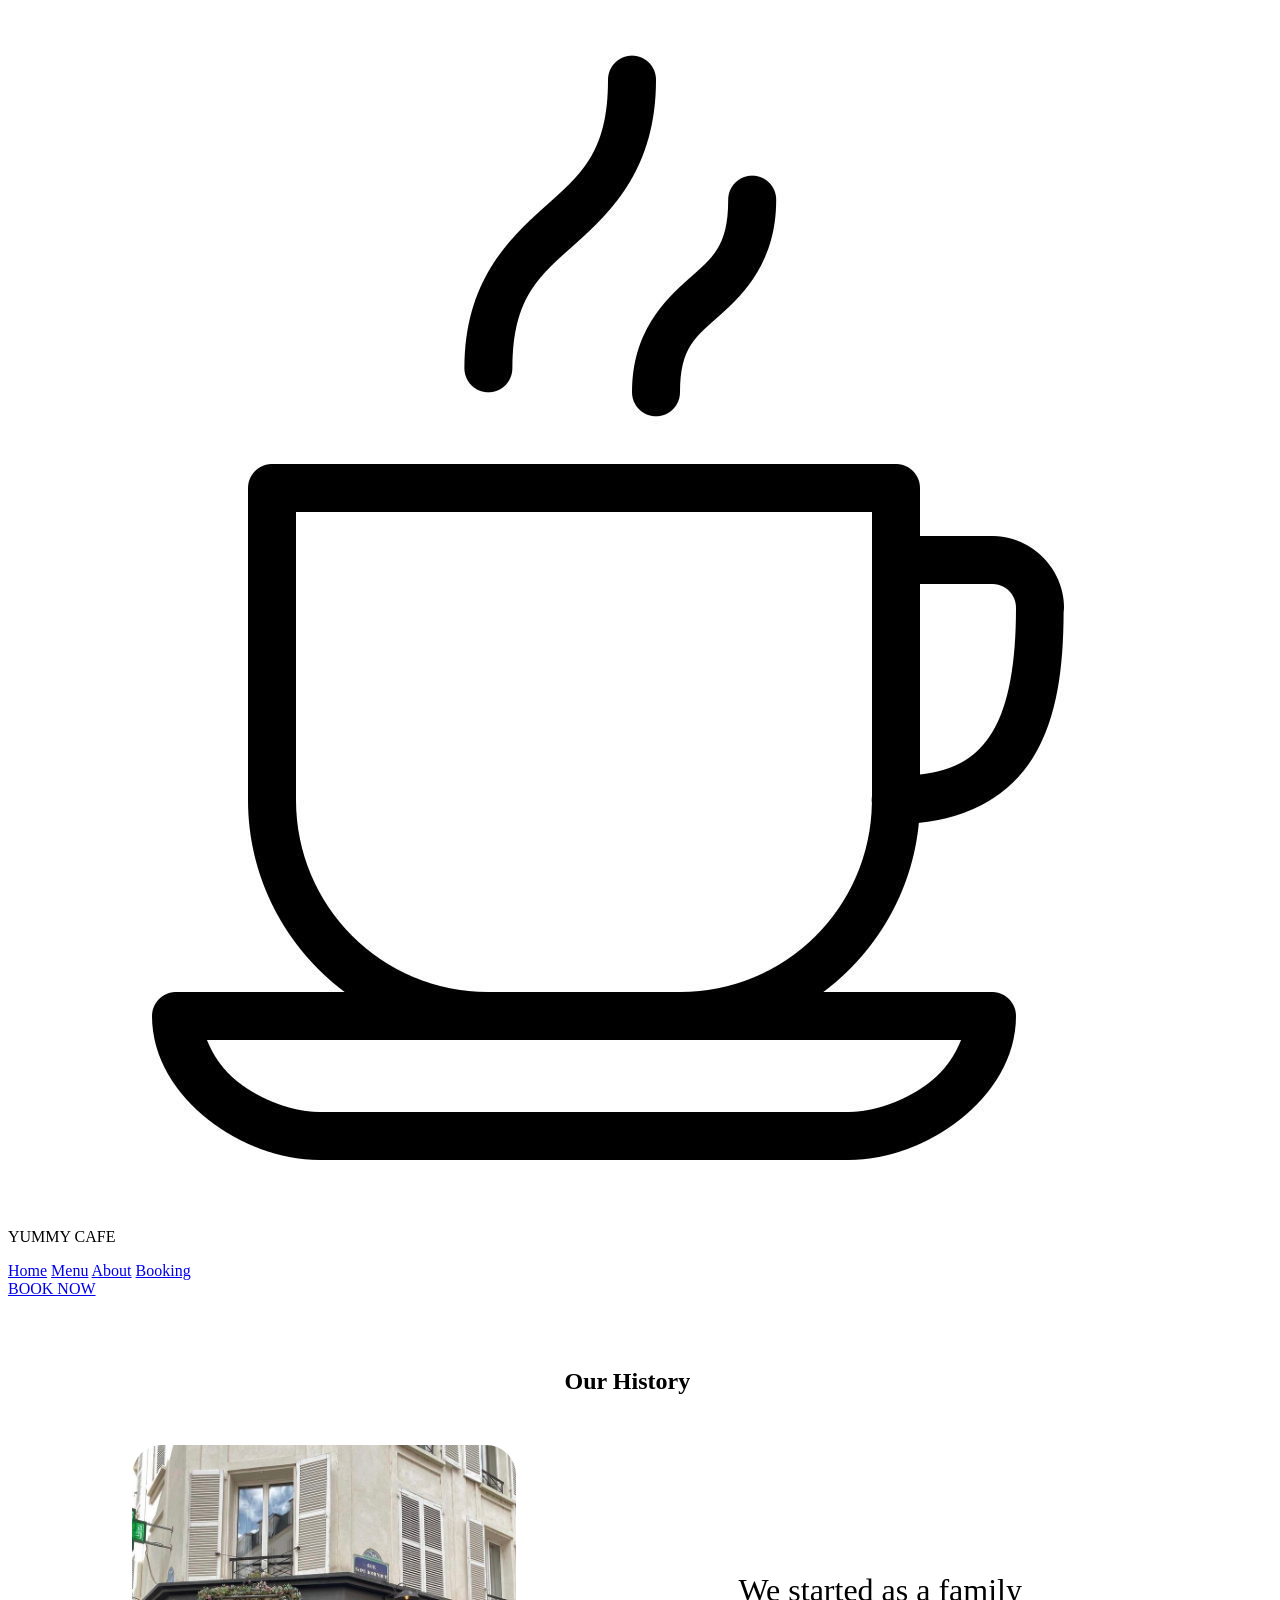
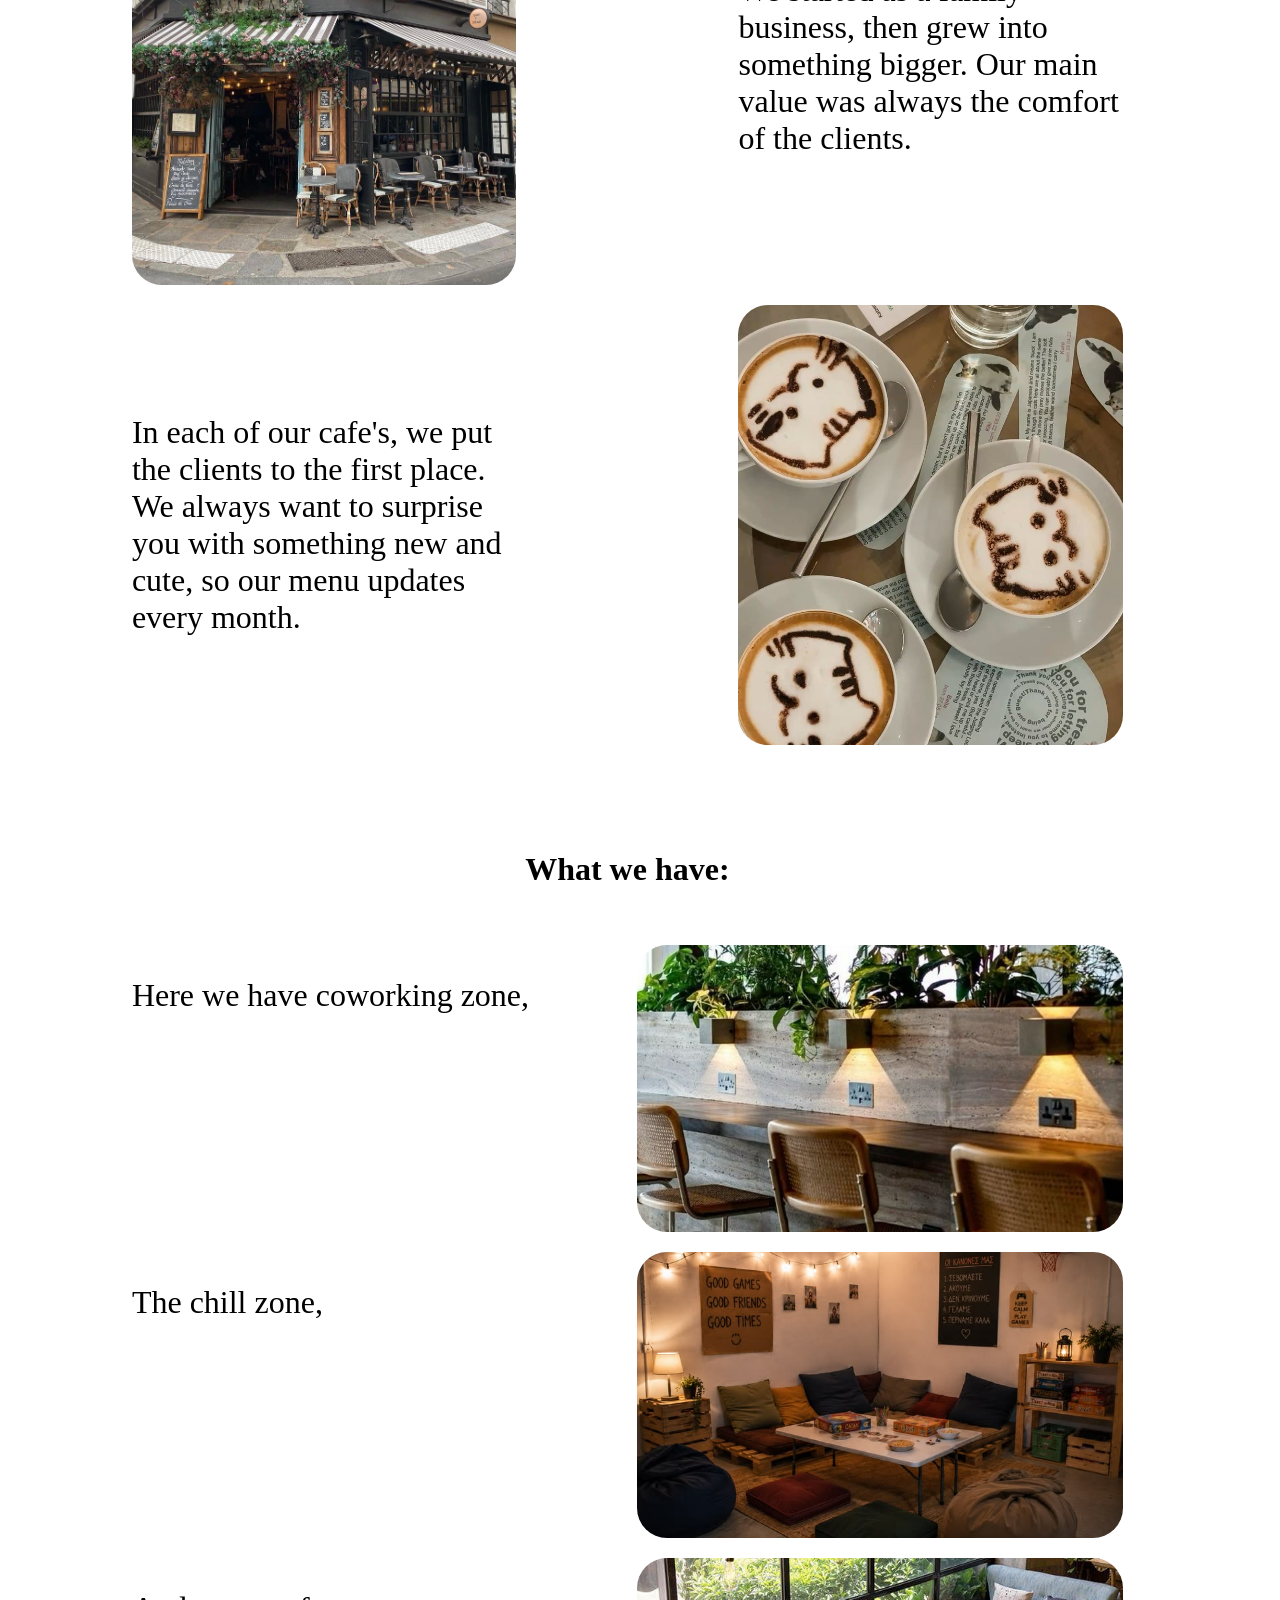
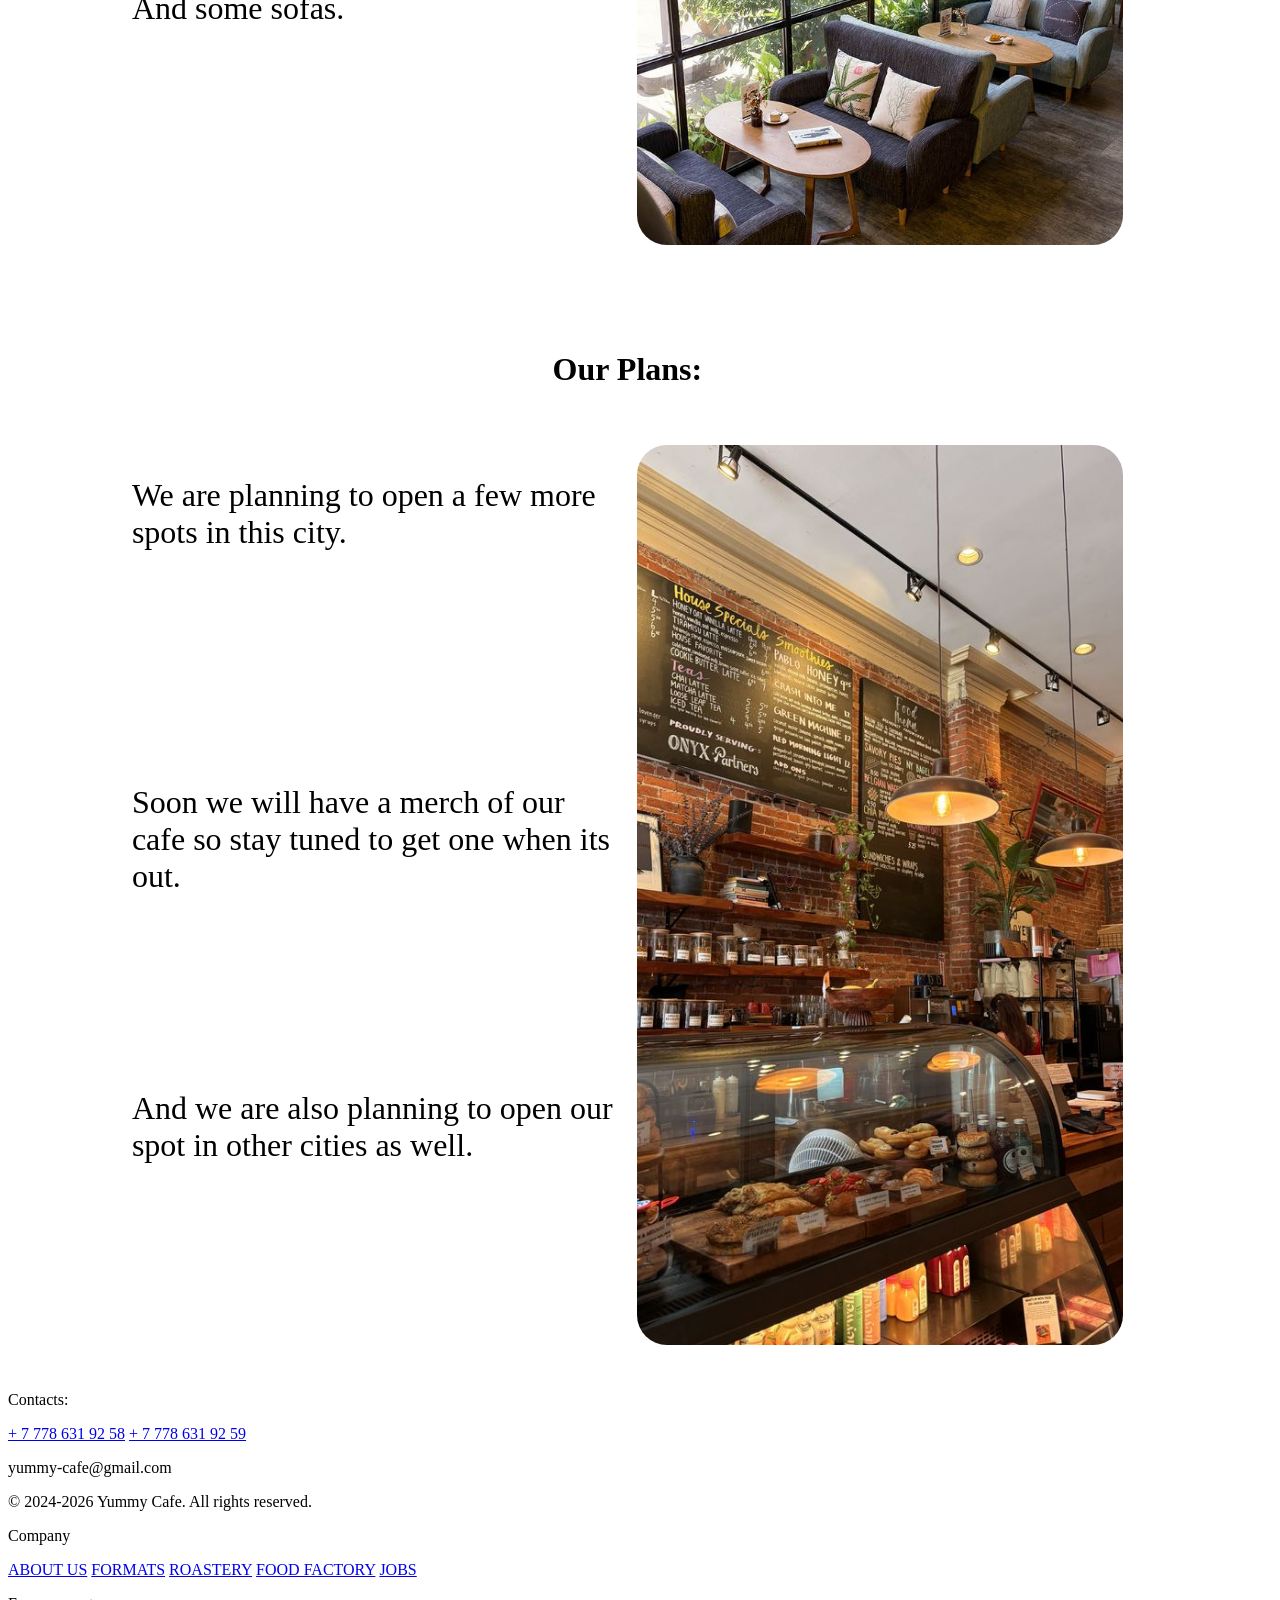
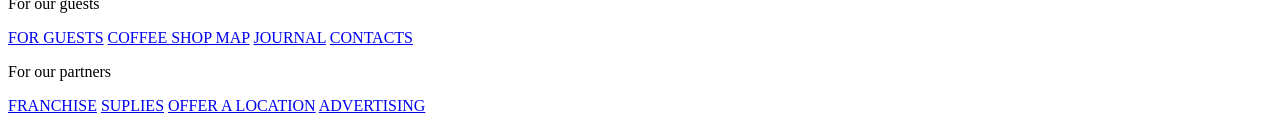
==== about.html @ 1b96b732 "Assignment 3" ====
<!doctype html>
<html lang="en">
	<head>
		<meta charset="UTF-8" />
		<meta name="viewport" content="width=device-width, initial-scale=1.0" />
		<title>About / Yummy Cafe</title>
		<link rel="preconnect" href="https://fonts.googleapis.com">
        <link rel="preconnect" href="https://fonts.gstatic.com" crossorigin>
        <link href="https://fonts.googleapis.com/css2?family=Bebas+Neue&family=Montserrat:ital,wght@0,100..900;1,100..900&family=Open+Sans:ital,wght@0,300..800;1,300..800&family=Rajdhani:wght@300;400;500;600;700&display=swap" rel="stylesheet">
		<link rel="manifest" href="images/favicons/site.webmanifest" />
		<link rel="stylesheet" href="css/fonts.css" />
		<link rel="stylesheet" href="css/style.css" />
		<link rel="stylesheet" href="css/about.css" />
	</head>
	<body>
		<header>
			<div class="header-icon">
                <img src="images/icon-image.jpg" alt="cafe-icon">
                <p>YUMMY CAFE</p>
            </div>
			<nav>
				<a href="index.html">Home</a>
                <a href="menu.html">Menu</a>
                <a href="about.html">About</a>
                <a href="booking.html">Booking</a>
			</nav>
            <div class="book-now">
                <a href="booking.html">BOOK NOW</a>
            </div>
		</header>
		<main>

			<section class="history">
                <h1>Our History</h1>
                <div class="history-grid">
                    <div class="history-grid-1">
                        <img src="images/about/about-img1.jpg" alt="cafe exterior">
                    </div>
                    <div class="history-grid-2">
                        <p>We started as a family business, then grew into something bigger. Our main value was always the comfort of the clients.</p>
                    </div>
                    <div class="history-grid-3">
                        <p>In each of our cafe's, we put the clients to the first place. We always want to surprise you with something new and cute, so our menu updates every month. </p>
                    </div>
                    <div class="history-grid-4">
                        <img src="images/about/about-img3.jpg" alt="cafe inside">
                    </div>
                </div>
            </section>
			<section class="gallery">
                <h2>What we have:</h2>
                <div class="gallery-grid">
                    <div class="gallery-grid-1">
                        <p>Here we have coworking zone,</p>
                    </div>
                    <div class="gallery-grid-2">
                        <img src="images/about/about-img-5.jpg" alt="coworking zone">
                    </div>
                    <div class="gallery-grid-3">
                        <p>The chill zone,</p>
                    </div>
                    <div class="gallery-grid-4">
                        <img src="images/about/about-img-6.jpg" alt="chill-zone">
                    </div>
                    <div class="gallery-grid-5">
                        <p>And some sofas.</p>
                    </div>
                    <div class="gallery-grid-6">
                        <img src="images/about/about-img-7.jpg" alt="sofas">
                    </div>
                </div>
                
            </section>
			<section class="plans">
                <h2>Our Plans:</h2>
                <div class="plans-grid">
                    <div class="plans-grid-1">
                        <p>We are planning to open a few more spots in this city.</p>
                    </div>
                    <div class="plans-grid-2">
                        <p>Soon we will have a merch of our cafe so stay tuned to get one when its out.</p>
                    </div>
                    <div class="plans-grid-3">
                        <p>And we are also planning to open our spot in other cities as well.</p>
                    </div>
                    <div class="plans-grid-4">
                        <img src="images/about/about-img-4.jpg" alt="">
                    </div>
                </div>
            </section>
		</main>
		<footer>
			<div class="footer-contacts">
                <p>Contacts:</p>
                <a href="tel:+77786319258">+ 7 778 631 92 58</a>
                <a href="tel:+77786319258">+ 7 778 631 92 59</a>
                <p id="yummy-cafe">yummy-cafe@gmail.com</p>
                <p id="rights">© 2024-2026 Yummy Cafe. All rights reserved.</p>
            </div>
            <div class="footer-container">
                <div class="footer-links">
                    <p>Company</p>
                    <a href="http://" target="_blank" rel="noopener noreferrer">ABOUT US</a>
                    <a href="http://" target="_blank" rel="noopener noreferrer">FORMATS</a>
                    <a href="http://" target="_blank" rel="noopener noreferrer">ROASTERY</a>
                    <a href="http://" target="_blank" rel="noopener noreferrer">FOOD FACTORY</a>
                    <a href="http://" target="_blank" rel="noopener noreferrer">JOBS</a>
                </div>
                <div class="footer-links">
                    <p>For our guests</p>
                    <a href="http://" target="_blank" rel="noopener noreferrer">FOR GUESTS</a>
                    <a href="http://" target="_blank" rel="noopener noreferrer">COFFEE SHOP MAP</a>
                    <a href="http://" target="_blank" rel="noopener noreferrer">JOURNAL</a>
                    <a href="http://" target="_blank" rel="noopener noreferrer">CONTACTS</a>
                </div>
                <div class="footer-links">
                    <p>For our partners</p>
                    <a href="http://" target="_blank" rel="noopener noreferrer">FRANCHISE</a>
                    <a href="http://" target="_blank" rel="noopener noreferrer">SUPLIES</a>
                    <a href="http://" target="_blank" rel="noopener noreferrer">OFFER A LOCATION</a>
                    <a href="http://" target="_blank" rel="noopener noreferrer">ADVERTISING</a>
                </div>
            </div>
		</footer>
	</body>
</html>
---- css/about.css ----
h2 {
    font-size: 2em;
}

.history,
.gallery,
.plans {
    margin-top: 20px;
    width: 98%;
    display: flex;
    flex-direction: column;
    align-items: center;
    background-color: #fff;
    border-radius: 30px;
    height: auto;
    padding: 30px 0;
}

.history-grid {
    display: grid;
    grid-template-columns: repeat(5, 1fr);
    grid-template-rows: repeat(2, 1fr);
    height: 900px;
    width: 80%;
    gap: 20px;
    margin-top: 30px;
}

.history-grid p {
    font-size: 2em;
}

.history-grid-1 {
    grid-column: 1 / 3;
    grid-row: 1 / 2;
}

.history-grid-2 {
    grid-column: 4 / 6;
    grid-row: 1 / 2;
    display: flex;
    flex-direction: column;
    justify-content: center;
}

.history-grid-3 {
    grid-column: 1 / 3;
    grid-row: 2 / 3;
    display: flex;
    flex-direction: column;
    justify-content: center;
}

.history-grid-4 {
    grid-column: 4 / 6;
    grid-row: 2 / 3;
}

.history-grid-1 img,
.history-grid-4 img {
    object-fit: cover;
    width: 100%;
    height: 100%;
    border-radius: 30px;
}

.gallery-grid {
    display: grid;
    grid-template-columns: repeat(2, 1fr);
    grid-template-rows: repeat(3, 1fr);
    height: 900px;
    width: 80%;
    gap: 20px;
    margin-top: 30px;
}

.gallery-grid img {
    object-fit: cover;
    width: 100%;
    height: 100%;
    border-radius: 30px;
}

.gallery-grid p {
    font-size: 2em;
}

.gallery-grid-1 {
    grid-column: 1 / 2;
    grid-row: 1 / 2;
}

.gallery-grid-2 {
    grid-column: 2 / 3;
    grid-row: 1 / 2;
}

.gallery-grid-3 {
    grid-column: 1 / 2;
    grid-row: 2 / 3;
}

.gallery-grid-4 {
    grid-column: 2 / 3;
    grid-row: 2 / 3;
}

.gallery-grid-5 {
    grid-column: 1 / 2;
    grid-row: 3 / 4;
}

.gallery-grid-6 {
    grid-column: 2 / 3;
    grid-row: 3 / 4;
}

.plans-grid {
    display: grid;
    grid-template-columns: repeat(2, 1fr);
    grid-template-rows: repeat(3, 1fr);
    height: 900px;
    width: 80%;
    gap: 20px;
    margin-top: 30px;
}

.plans-grid p {
    font-size: 2em;
}

.plans-grid img {
    object-fit: cover;
    width: 100%;
    height: 100%;
    border-radius: 30px;
}

.plans-grid-1 {
    grid-column: 1 / 2;
    grid-row: 1 / 2;
}

.plans-grid-2 {
    grid-column: 1 / 2;
    grid-row: 2 / 3;
}

.plans-grid-3 {
    grid-column: 1 / 2;
    grid-row: 3 / 4;
}

.plans-grid-4 {
    grid-column: 2 / 3;
    grid-row: 1 / 4;
}

.history-grid-1,
.history-grid-2,
.history-grid-3,
.history-grid-4,
.gallery-grid-1,
.gallery-grid-2,
.gallery-grid-3,
.gallery-grid-4,
.gallery-grid-5,
.gallery-grid-6,
.plans-grid-1,
.plans-grid-2,
.plans-grid-3,
.plans-grid-4 {
    min-width: 0;
    min-height: 0;
    overflow: hidden;
}
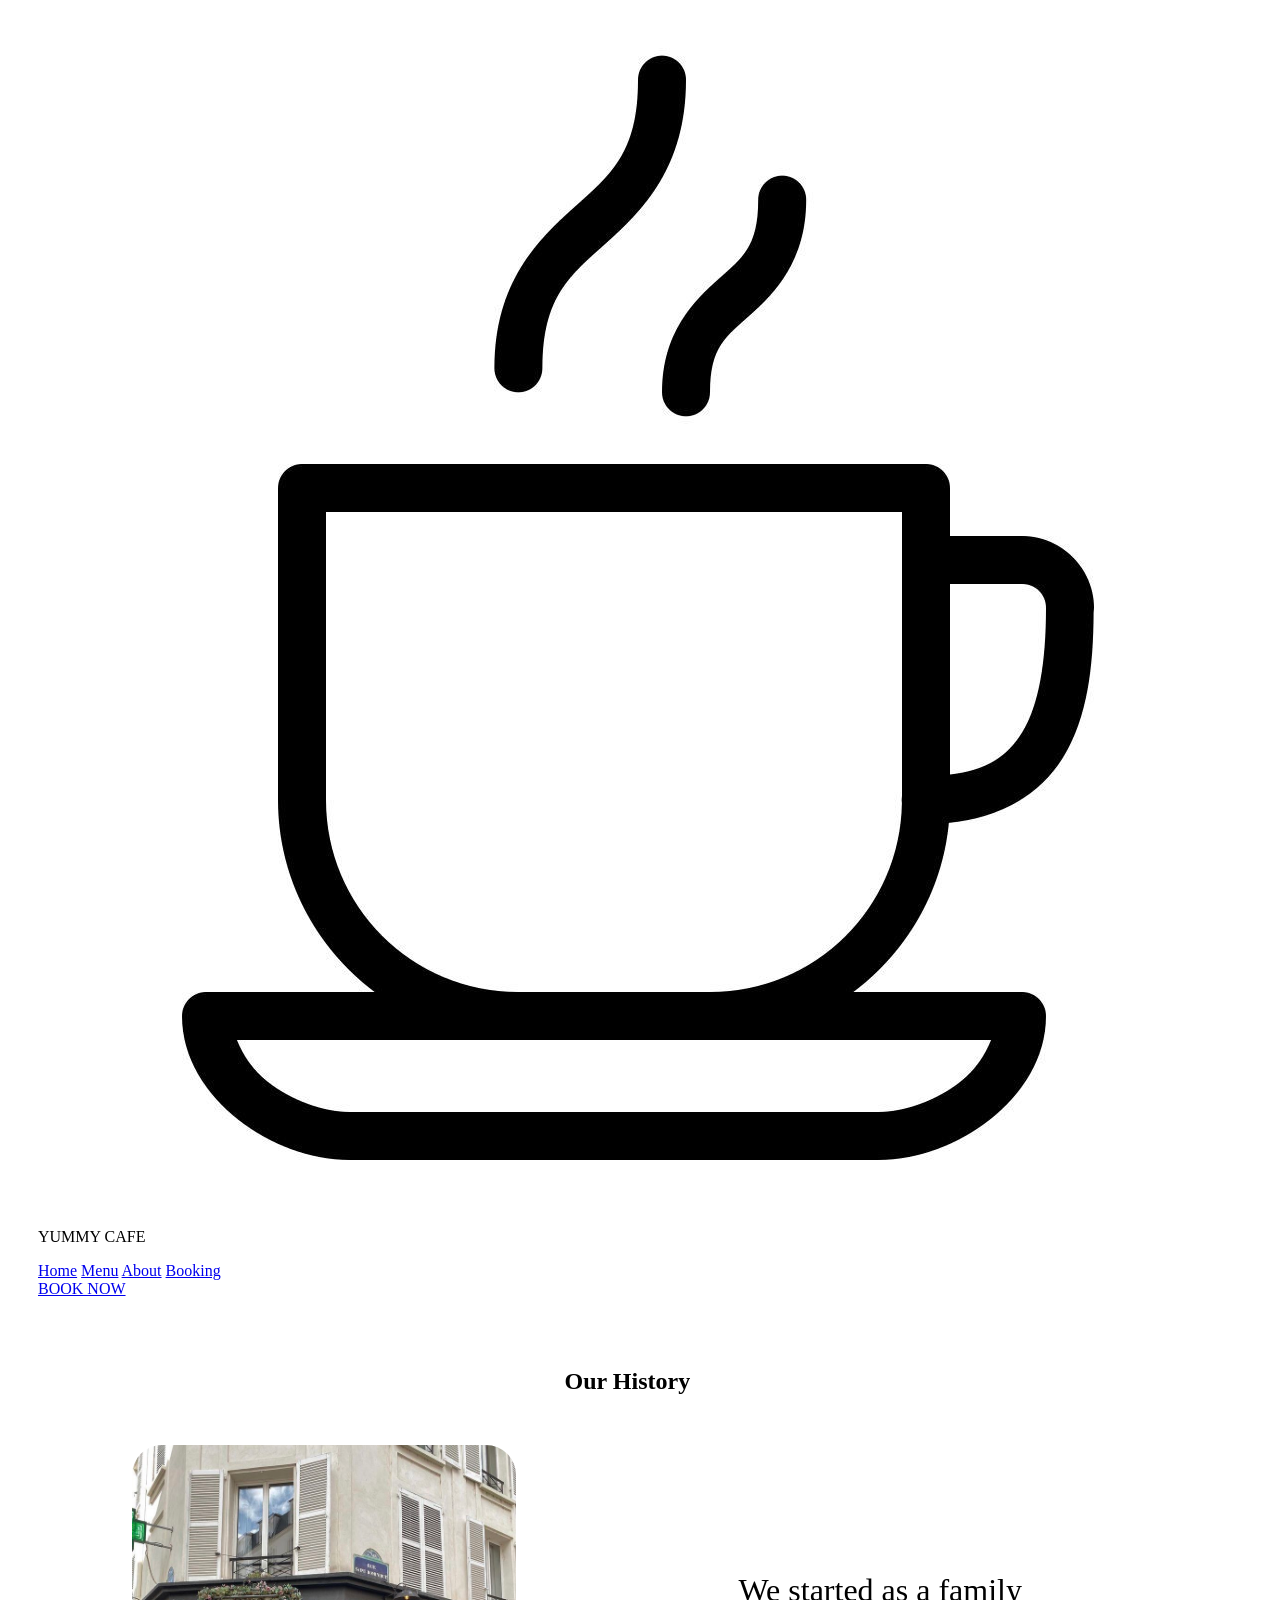
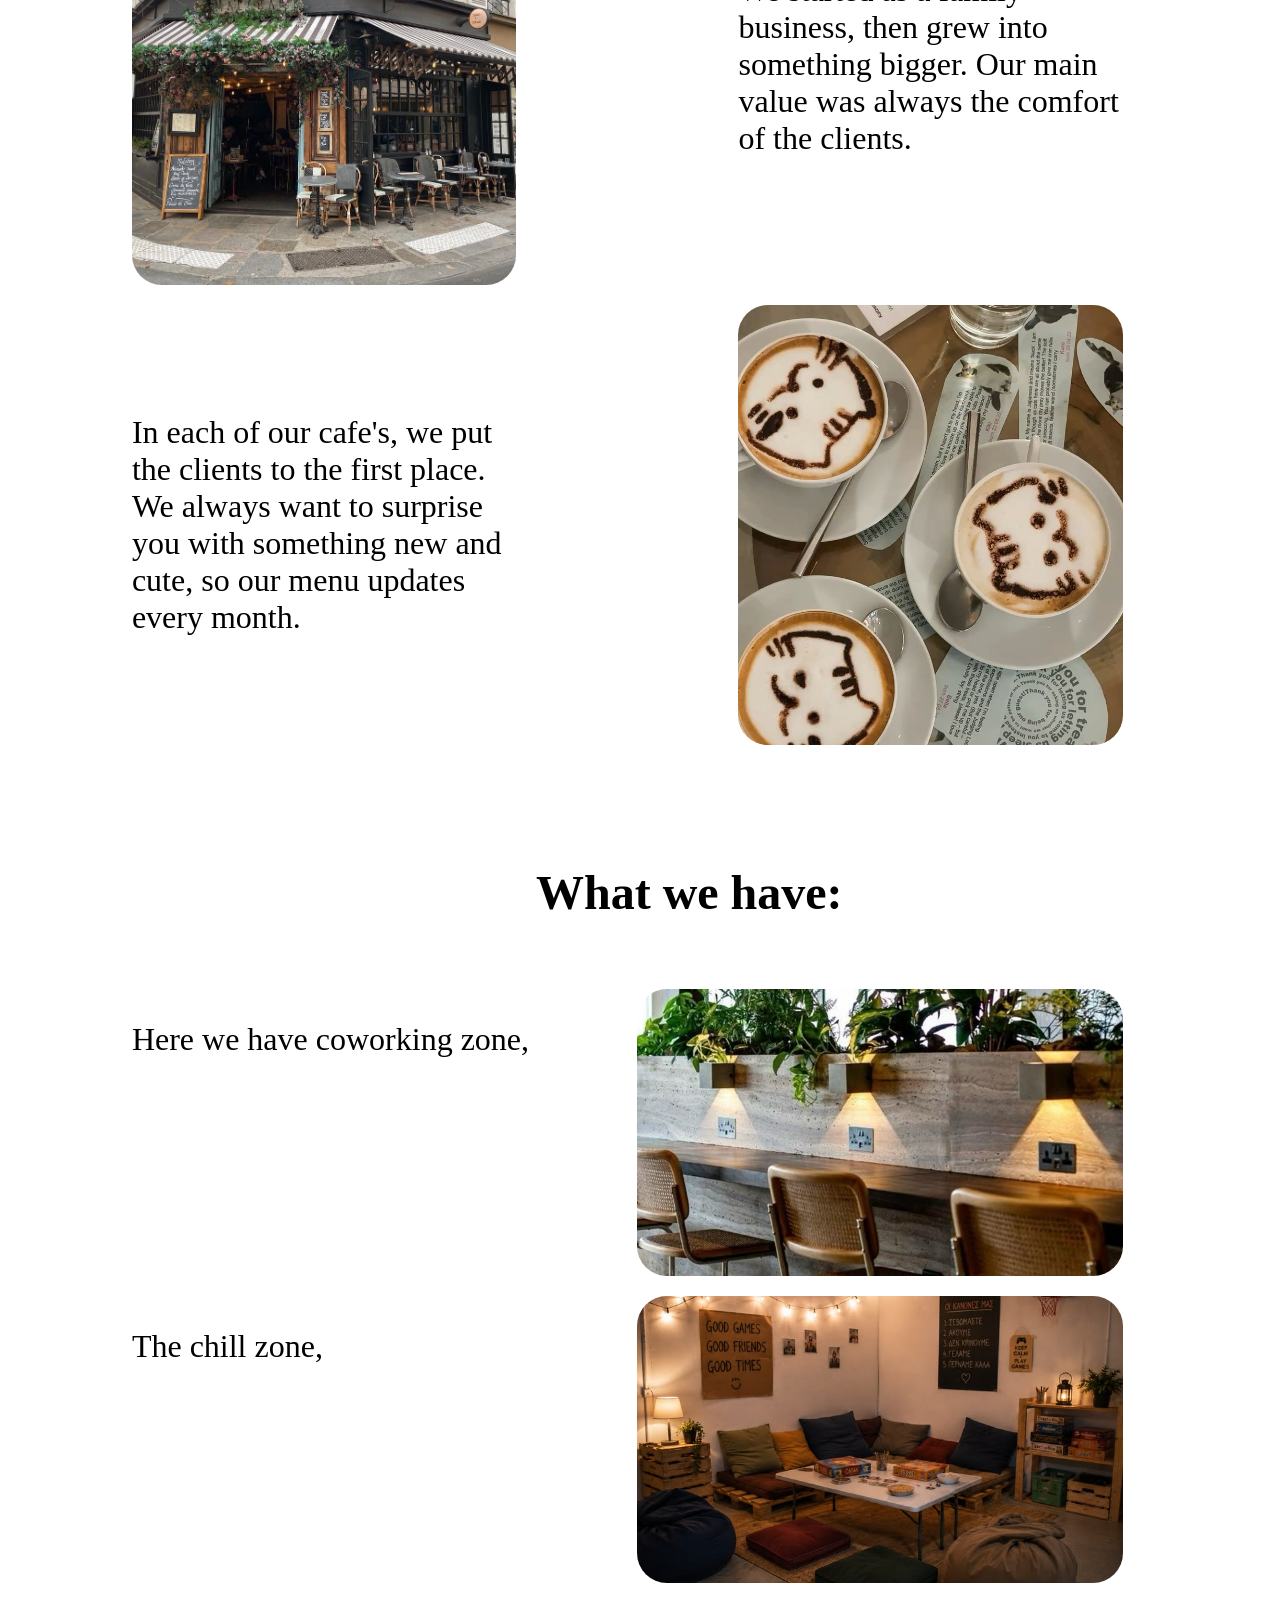
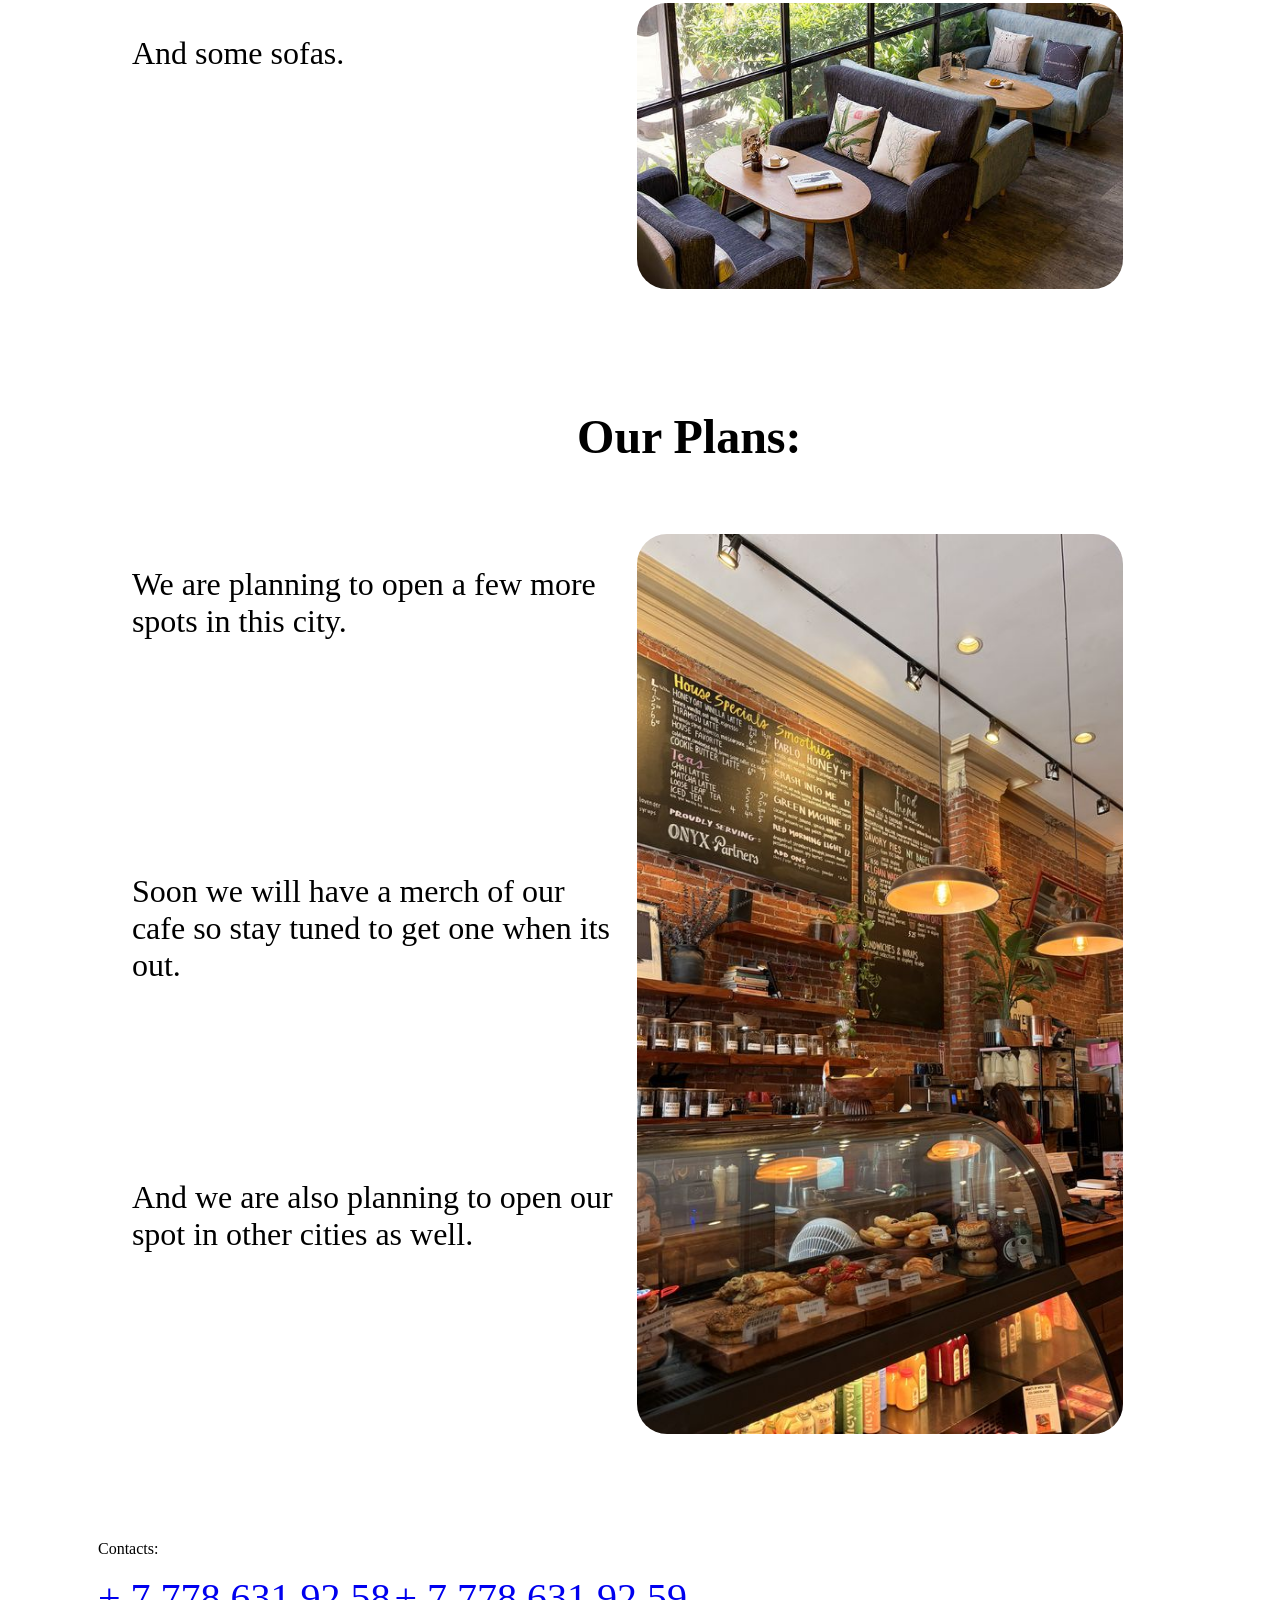
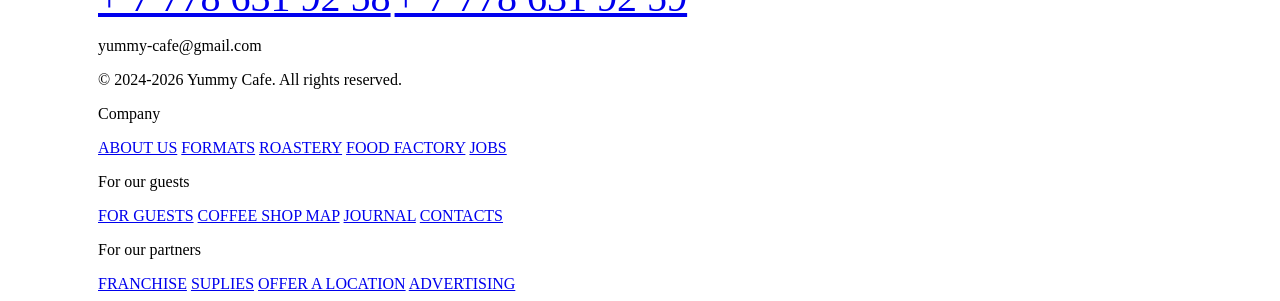
==== commit 241af691: "responsive" ====
--- a/about.html
+++ b/about.html
@@ -11,6 +11,7 @@
 		<link rel="stylesheet" href="css/fonts.css" />
 		<link rel="stylesheet" href="css/style.css" />
 		<link rel="stylesheet" href="css/about.css" />
+        <link rel="stylesheet" href="css/responsive.css" />
 	</head>
 	<body>
 		<header>
--- a/css/responsive.css
+++ b/css/responsive.css
@@ -0,0 +1,1320 @@
+/* TABLET: 768px+ */
+
+@media (min-width: 48rem) {
+
+    /* Header */
+    header {
+        width: 96%;
+        padding: 0 20px;
+    }
+
+    header > .header-icon {
+        width: auto;
+    }
+
+    header > nav {
+        gap: 20px;
+    }
+
+    header > .book-now {
+        width: auto;
+    }
+
+    /* Hero */
+    .hero-section {
+        width: 96%;
+        grid-template-columns: 1fr 1fr;
+        gap: 15px;
+    }
+
+    .hero-1 {
+        padding: 35px;
+        font-size: 1.2em;
+    }
+
+    .hero-1 img {
+        width: 220px;
+    }
+
+    .hero-1-1 {
+        gap: 15px;
+    }
+
+    .hero-1-1 p {
+        max-width: 220px;
+    }
+
+    .hero-2 {
+        padding: 8px;
+    }
+
+    /* Best sellers */
+    .section,
+    .best-sellers {
+        width: 96%;
+    }
+
+    .menu-grid {
+        width: 90%;
+        grid-template-columns: repeat(2, 1fr);
+    }
+
+    .menu-desc {
+        font-size: 1.1em;
+    }
+
+    /* Why us */
+    .why-us-grid {
+        width: 92%;
+        height: 500px;
+        gap: 15px;
+    }
+
+    /* Footer */
+    footer {
+        height: auto;
+        min-height: 300px;
+        padding: 50px 50px 40px;
+    }
+
+    .footer-contacts a {
+        font-size: 1.8em;
+    }
+
+    .footer-container {
+        gap: 30px;
+    }
+
+    .footer-links {
+        gap: 15px;
+    }
+}
+
+/* DESKTOP: 1024px+ */
+
+@media (min-width: 64rem) {
+
+    header {
+        width: 98%;
+        padding: 0 30px;
+    }
+
+    header > nav {
+        gap: 30px;
+    }
+
+    /* Hero */
+    .hero-section {
+        width: 98%;
+        grid-template-columns: 1fr 1fr;
+        gap: 20px;
+    }
+
+    .hero-1 {
+        padding: 50px;
+        font-size: 1.5em;
+    }
+
+    .hero-1 img {
+        width: 300px;
+    }
+
+    /* Best sellers */
+    .section,
+    .best-sellers {
+        width: 98%;
+    }
+
+    .menu-grid {
+        width: 80%;
+        grid-template-columns: repeat(4, 1fr);
+    }
+
+    /* Why us */
+    .why-us-grid {
+        width: 90%;
+        height: 600px;
+        gap: 20px;
+    }
+
+    /* Footer */
+    footer {
+        grid-template-columns: 1fr 1fr;
+        padding: 60px 90px 0;
+    }
+
+    .footer-contacts a {
+        font-size: 2.5em;
+    }
+}
+
+/* MOBILE: up to 767px */
+
+@media (max-width: 47.99rem) {
+
+    /* General */
+    body {
+        overflow-x: hidden;
+    }
+
+    
+    /* Header */
+
+    header {
+        width: 94%;
+        height: auto;
+        min-height: 80px;
+        margin-top: 10px;
+        padding: 15px 20px;
+
+        flex-wrap: wrap;
+        gap: 15px;
+    }
+
+    header > .header-icon {
+        width: auto;
+        flex: 1;
+    }
+
+    .header-icon > img {
+        height: 42px;
+    }
+
+    header > nav {
+        width: 100%;
+
+        display: flex;
+        flex-wrap: wrap;
+        justify-content: center;
+        gap: 8px 15px;
+
+        order: 3;
+        padding-bottom: 5px;
+    }
+
+    header > nav a {
+        padding: 8px 5px;
+        font-size: 0.9em;
+    }
+
+    header > .book-now {
+        width: auto;
+    }
+
+    .book-now > a {
+        margin-right: 0;
+        padding: 10px 14px;
+        font-size: 0.8em;
+    }
+
+    /* Hero */
+
+    .hero-section {
+        width: 94%;
+        margin-top: 15px;
+
+        display: grid;
+        grid-template-columns: 1fr;
+        gap: 15px;
+    }
+
+    .hero-article {
+        width: 100%;
+        border-radius: 20px;
+    }
+
+    .hero-1 {
+        padding: 25px 20px;
+        font-size: 1em;
+    }
+
+    .hero-1 h1 {
+        font-size: 2.2em;
+        line-height: 1.05;
+        margin: 20px 0;
+    }
+
+    .hero-1 img {
+        width: min(70vw, 250px);
+        margin-top: 15px;
+    }
+
+    .hero-1-1 {
+        flex-direction: column;
+        align-items: stretch;
+        gap: 15px;
+    }
+
+    .hero-1-1 p {
+        max-width: none;
+    }
+
+    .button-link {
+        display: block;
+        text-align: center;
+        padding: 15px;
+    }
+
+    .hero-2 {
+        padding: 8px;
+    }
+
+    .hero-2 img {
+        width: 100%;
+        height: auto;
+        max-height: none;
+        aspect-ratio: 4 / 5;
+        object-fit: cover;
+        border-radius: 15px;
+    }
+
+    /* BEST SELLERS */
+
+    .section,
+    .best-sellers {
+        width: 94%;
+        margin-top: 15px;
+        padding: 25px 15px;
+
+        height: auto;
+        border-radius: 20px;
+    }
+
+    .best-sellers h2 {
+        font-size: 2em;
+        margin: 10px 0 15px;
+    }
+
+    .menu-grid {
+        width: 100%;
+
+        grid-template-columns: 1fr;
+        gap: 15px;
+
+        margin-top: 10px;
+    }
+
+    .menu-item {
+        width: 100%;
+    }
+
+    .menu-item img {
+        width: 100%;
+        height: auto;
+        aspect-ratio: 4 / 3;
+        object-fit: cover;
+    }
+
+    .menu-desc {
+        font-size: 1em;
+        padding: 5px 10px 10px;
+    }
+
+    .menu-desc h3 {
+        line-height: normal;
+        font-size: 1.2em;
+        margin: 10px 0;
+    }
+
+    .menu-desc-1 {
+        padding: 0;
+        gap: 10px;
+    }
+
+    .menu-desc-text {
+        font-size: 0.9em;
+    }
+
+
+    /* WHY US */
+
+    .why-us {
+        width: 100%;
+        padding: 30px 15px;
+        font-size: 1em;
+    }
+
+    .why-us h2 {
+        width: 100%;
+        max-width: 500px;
+        font-size: 1.8em;
+        line-height: 1.15;
+    }
+
+    .why-us-grid {
+        width: 100%;
+        height: auto;
+
+        display: grid;
+        grid-template-columns: 1fr 1fr;
+        grid-template-rows: auto;
+
+        gap: 10px;
+        margin-top: 20px;
+    }
+
+    .grid-item-1,
+    .grid-item-2,
+    .grid-item-3,
+    .grid-item-4,
+    .grid-item-5,
+    .grid-item-6 {
+        grid-column: auto;
+        grid-row: auto;
+        min-width: 0;
+    }
+
+    .grid-item-1 {
+        grid-column: 1 / 3;
+    }
+
+    .grid-item-1 img {
+        height: 300px;
+    }
+
+    .grid-item-2 {
+        grid-column: 1 / 2;
+    }
+
+    .grid-item-2 img {
+        height: 200px;
+    }
+
+    .grid-item-3 {
+        grid-column: 2 / 3;
+    }
+
+    .grid-item-4 {
+        grid-column: 1 / 3;
+    }
+
+    .grid-item-5 {
+        grid-column: 1 / 3;
+    }
+
+    .grid-item-6 {
+        grid-column: 1 / 3;
+    }
+
+    .grid-item-6 img {
+        height: 300px;
+    }
+
+    .grid-item-text {
+        padding: 15px;
+        display: flex;
+        align-items: center;
+    }
+
+
+    /* Footer */
+
+    footer {
+        width: 100%;
+        height: auto;
+        min-height: 0;
+
+        display: flex;
+        flex-direction: column;
+
+        padding: 40px 25px 30px;
+        gap: 35px;
+
+        border-radius: 20px 20px 0 0;
+    }
+
+    .footer-contacts {
+        gap: 5px;
+    }
+
+    .footer-contacts a {
+        font-size: 1.5em;
+    }
+
+    #rights {
+        position: static;
+        margin-top: 20px;
+    }
+
+    .footer-container {
+        display: grid;
+        grid-template-columns: 1fr 1fr;
+        gap: 30px 20px;
+    }
+
+    .footer-links {
+        gap: 12px;
+        font-size: 0.9em;
+    }
+}
+
+/* SMALL PHONES: 480px and below */
+
+@media (max-width: 30rem) {
+
+    header {
+        padding: 12px 15px;
+    }
+
+    .header-icon > img {
+        height: 35px;
+    }
+
+    .header-icon p {
+        font-size: 0.9em;
+    }
+
+    .book-now > a {
+        padding: 8px 10px;
+        font-size: 0.7em;
+    }
+
+    header > nav {
+        gap: 5px 10px;
+    }
+
+    header > nav a {
+        font-size: 0.75em;
+        padding: 6px 3px;
+    }
+
+
+    /* Hero */
+    .hero-1 {
+        padding: 20px 15px;
+    }
+
+    .hero-1 h1 {
+        font-size: 1.8em;
+    }
+
+    .hero-1 img {
+        width: 200px;
+    }
+
+    .hero-1-1 p {
+        font-size: 0.9em;
+    }
+
+
+    /* Menu */
+    .best-sellers h2 {
+        font-size: 1.7em;
+    }
+
+    .menu-desc {
+        font-size: 0.9em;
+    }
+
+
+    /* Why us */
+    .why-us h2 {
+        font-size: 1.5em;
+    }
+
+    .why-us-grid {
+        grid-template-columns: 1fr;
+    }
+
+    .grid-item-1,
+    .grid-item-2,
+    .grid-item-3,
+    .grid-item-4,
+    .grid-item-5,
+    .grid-item-6 {
+        grid-column: 1;
+    }
+
+    .grid-item-1 img,
+    .grid-item-2 img,
+    .grid-item-6 img {
+        height: 250px;
+    }
+
+
+    /* Footer */
+    .footer-container {
+        grid-template-columns: 1fr;
+    }
+
+    .footer-contacts a {
+        font-size: 1.3em;
+    }
+}
+
+
+/* VERY SMALL: 320px */
+
+@media (max-width: 20rem) {
+
+    header {
+        width: 96%;
+    }
+
+    .header-icon p {
+        font-size: 0.75em;
+    }
+
+    .book-now > a {
+        padding: 7px 8px;
+    }
+
+    header > nav {
+        gap: 3px 7px;
+    }
+
+    header > nav a {
+        font-size: 0.7em;
+    }
+
+    .hero-section {
+        width: 96%;
+    }
+
+    .hero-1 h1 {
+        font-size: 1.6em;
+    }
+
+    .hero-1 img {
+        width: 170px;
+    }
+
+    .section {
+        width: 96%;
+    }
+
+    .why-us {
+        padding-left: 10px;
+        padding-right: 10px;
+    }
+
+    footer {
+        padding-left: 20px;
+        padding-right: 20px;
+    }
+}
+
+
+/* Accessibility */
+
+a:focus-visible,
+button:focus-visible,
+input:focus-visible,
+textarea:focus-visible,
+select:focus-visible,
+summary:focus-visible {
+    outline: 3px solid #6f4e37;
+    outline-offset: 3px;
+}
+
+/* Menu */
+/* TABLET 768px+ */
+
+@media (min-width: 48rem) {
+
+    .section {
+        width: 96%;
+        padding: 30px;
+    }
+
+    .menu-grid {
+        width: 90%;
+        grid-template-columns: repeat(2, 1fr);
+        gap: 20px;
+    }
+
+    .menu-item img {
+        width: 100%;
+        height: auto;
+        aspect-ratio: 4 / 3;
+        object-fit: cover;
+    }
+
+    .menu-desc {
+        font-size: 1.1em;
+    }
+
+    .menu-desc h3 {
+        line-height: normal;
+        margin: 12px 0;
+        font-size: 1.2em;
+    }
+
+    .menu-desc-1 {
+        gap: 10px;
+        padding: 10px 7%;
+    }
+
+    main > h1 {
+        font-size: 2.5em;
+        text-align: center;
+        margin: 40px 20px 20px;
+    }
+
+    h2 {
+        font-size: 2.5em;
+        margin-left: 5%;
+    }
+}
+
+
+/* DESKTOP 1024px+ */
+
+@media (min-width: 64rem) {
+
+    .section {
+        width: 98%;
+    }
+
+    .menu-grid {
+        width: 80%;
+        grid-template-columns: repeat(4, 1fr);
+        gap: 20px;
+    }
+
+    .menu-item img {
+        width: 100%;
+        aspect-ratio: 4 / 3;
+        object-fit: cover;
+    }
+
+    .menu-desc {
+        font-size: 1.3em;
+    }
+
+    .menu-desc h3 {
+        font-size: 1.3em;
+    }
+
+    main > h1 {
+        font-size: 3em;
+        margin: 50px 0;
+    }
+
+    h2 {
+        font-size: 3em;
+        margin-left: 10%;
+    }
+}
+
+
+/* MOBILE up to 767px */
+
+@media (max-width: 47.99rem) {
+
+    main > h1 {
+        width: 90%;
+        text-align: center;
+        font-size: 2em;
+        line-height: 1.1;
+        margin: 30px auto 15px;
+    }
+
+    .section {
+        width: 94%;
+        margin-top: 15px;
+        padding: 25px 15px;
+        border-radius: 20px;
+    }
+
+    h2 {
+        width: 100%;
+        text-align: center;
+        font-size: 2em;
+        margin: 0 0 15px;
+        align-self: center;
+    }
+
+    .menu-grid {
+        width: 100%;
+        grid-template-columns: 1fr;
+        gap: 15px;
+        margin-top: 10px;
+    }
+
+    .menu-item {
+        width: 100%;
+        border-radius: 12px;
+    }
+
+    .menu-item img {
+        width: 100%;
+        height: auto;
+        aspect-ratio: 4 / 3;
+        object-fit: cover;
+        border-radius: 10px;
+    }
+
+    .menu-desc {
+        width: 100%;
+        padding: 5px 10px 10px;
+        font-size: 1em;
+    }
+
+    .menu-desc h3 {
+        line-height: 1.2;
+        font-size: 1.2em;
+        text-align: center;
+        margin: 8px 0 10px;
+    }
+
+    .menu-desc-1 {
+        width: 100%;
+        padding: 5px 5px 0;
+        gap: 10px;
+        align-items: flex-start;
+    }
+
+    .menu-desc-text {
+        font-size: 0.9em;
+        line-height: 1.4;
+        min-width: 0;
+    }
+
+    .menu-desc-1 > p:last-child {
+        flex-shrink: 0;
+        font-weight: bold;
+    }
+}
+
+
+/* SMALL PHONES 480px and below */
+
+@media (max-width: 30rem) {
+
+    main > h1 {
+        font-size: 1.7em;
+        margin: 25px auto 10px;
+    }
+
+    .section {
+        width: 94%;
+        padding: 20px 10px;
+    }
+
+    h2 {
+        font-size: 1.7em;
+    }
+
+    .menu-grid {
+        gap: 12px;
+    }
+
+    .menu-desc {
+        font-size: 0.95em;
+    }
+
+    .menu-desc h3 {
+        font-size: 1.1em;
+    }
+
+    .menu-desc-text {
+        font-size: 0.85em;
+    }
+}
+
+
+/* VERY SMALL PHONES 320px */
+
+@media (max-width: 20rem) {
+
+    main > h1 {
+        font-size: 1.5em;
+    }
+
+    .section {
+        width: 96%;
+        padding: 18px 8px;
+    }
+
+    h2 {
+        font-size: 1.5em;
+    }
+
+    .menu-desc {
+        padding: 4px 6px 8px;
+    }
+
+    .menu-desc h3 {
+        font-size: 1em;
+    }
+
+    .menu-desc-1 {
+        padding-left: 2px;
+        padding-right: 2px;
+    }
+
+    .menu-desc-text {
+        font-size: 0.8em;
+    }
+}
+
+/* About.css */
+
+/* Tablet: 768px+ */
+@media (min-width: 48rem) and (max-width: 63.99rem) {
+
+    .history,
+    .gallery,
+    .plans {
+        width: 96%;
+        padding: 25px 0;
+    }
+
+    .history-grid,
+    .gallery-grid,
+    .plans-grid {
+        width: 90%;
+        gap: 15px;
+    }
+
+    .history-grid {
+        height: 650px;
+    }
+
+    .gallery-grid,
+    .plans-grid {
+        height: 650px;
+    }
+
+    .history-grid p,
+    .gallery-grid p,
+    .plans-grid p {
+        font-size: 1.4em;
+    }
+
+    .history-grid-1 img,
+    .history-grid-4 img,
+    .gallery-grid img,
+    .plans-grid img {
+        border-radius: 20px;
+    }
+}
+
+
+/* Desktop: 1024px+ */
+@media (min-width: 64rem) {
+
+    .history-grid,
+    .gallery-grid,
+    .plans-grid {
+        width: 80%;
+    }
+
+    .history-grid {
+        height: 900px;
+    }
+
+    .gallery-grid,
+    .plans-grid {
+        height: 900px;
+    }
+}
+
+
+/* Mobile: below 768px */
+@media (max-width: 47.99rem) {
+
+    .history,
+    .gallery,
+    .plans {
+        width: 94%;
+        border-radius: 20px;
+        padding: 20px 0 30px;
+    }
+
+    .history h1,
+    .gallery h2,
+    .plans h2 {
+        font-size: 2rem;
+        margin: 15px 0 20px;
+    }
+
+    .history-grid {
+        width: 88%;
+        height: auto;
+        display: grid;
+        grid-template-columns: 1fr;
+        grid-template-rows: auto;
+        gap: 15px;
+        margin-top: 10px;
+    }
+
+    .history-grid-1,
+    .history-grid-2,
+    .history-grid-3,
+    .history-grid-4 {
+        grid-column: 1;
+        grid-row: auto;
+    }
+
+    .history-grid-1 img,
+    .history-grid-4 img {
+        width: 100%;
+        height: 250px;
+        object-fit: cover;
+        border-radius: 20px;
+    }
+
+    .history-grid p {
+        font-size: 1.1rem;
+        line-height: 1.5;
+        margin: 10px 5px;
+    }
+
+
+    .gallery-grid {
+        width: 88%;
+        height: auto;
+        display: grid;
+        grid-template-columns: 1fr;
+        grid-template-rows: auto;
+        gap: 15px;
+        margin-top: 10px;
+    }
+
+    .gallery-grid-1,
+    .gallery-grid-2,
+    .gallery-grid-3,
+    .gallery-grid-4,
+    .gallery-grid-5,
+    .gallery-grid-6 {
+        grid-column: 1;
+        grid-row: auto;
+    }
+
+    .gallery-grid img {
+        width: 100%;
+        height: 230px;
+        object-fit: cover;
+        border-radius: 20px;
+    }
+
+    .gallery-grid p {
+        font-size: 1.1rem;
+        line-height: 1.5;
+        text-align: center;
+        margin: 10px 5px;
+    }
+
+    .plans-grid {
+        width: 88%;
+        height: auto;
+        display: grid;
+        grid-template-columns: 1fr;
+        grid-template-rows: auto;
+        gap: 15px;
+        margin-top: 10px;
+    }
+
+    .plans-grid-1,
+    .plans-grid-2,
+    .plans-grid-3,
+    .plans-grid-4 {
+        grid-column: 1;
+        grid-row: auto;
+    }
+
+    .plans-grid p {
+        font-size: 1.1rem;
+        line-height: 1.5;
+        margin: 10px 5px;
+    }
+
+    .plans-grid img {
+        width: 100%;
+        height: 280px;
+        object-fit: cover;
+        border-radius: 20px;
+    }
+}
+
+
+/* Small phones: 320px–480px */
+@media (max-width: 30rem) {
+
+    .history,
+    .gallery,
+    .plans {
+        width: 92%;
+        border-radius: 15px;
+    }
+
+    .history h1,
+    .gallery h2,
+    .plans h2 {
+        font-size: 1.7rem;
+    }
+
+    .history-grid,
+    .gallery-grid,
+    .plans-grid {
+        width: 90%;
+        gap: 12px;
+    }
+
+    .history-grid p,
+    .gallery-grid p,
+    .plans-grid p {
+        font-size: 1rem;
+        line-height: 1.4;
+    }
+
+    .history-grid-1 img,
+    .history-grid-4 img {
+        height: 200px;
+        border-radius: 15px;
+    }
+
+    .gallery-grid img {
+        height: 190px;
+        border-radius: 15px;
+    }
+
+    .plans-grid img {
+        height: 220px;
+        border-radius: 15px;
+    }
+}
+
+
+/* 320px */
+@media (max-width: 20rem) {
+
+    .history,
+    .gallery,
+    .plans {
+        width: 94%;
+    }
+
+    .history h1,
+    .gallery h2,
+    .plans h2 {
+        font-size: 1.5rem;
+    }
+
+    .history-grid p,
+    .gallery-grid p,
+    .plans-grid p {
+        font-size: 0.95rem;
+    }
+
+    .history-grid,
+    .gallery-grid,
+    .plans-grid {
+        width: 92%;
+    }
+}
+
+/* booking */
+
+/* tablet */
+
+@media (min-width: 48rem) and (max-width: 63.99rem) {
+
+    .step1,
+    .step2 {
+        width: 96%;
+        padding: 25px 0;
+    }
+
+    .step1 img {
+        width: 90%;
+        height: 400px;
+        border-radius: 20px;
+    }
+
+    form {
+        max-width: 600px;
+        padding: 25px;
+    }
+
+    .faq {
+        width: 90%;
+    }
+}
+
+
+/* desktop */
+
+@media (min-width: 64rem) {
+
+    .step1,
+    .step2 {
+        width: 98%;
+    }
+
+    .step1 img {
+        width: 80%;
+        max-width: 1000px;
+        height: 500px;
+    }
+}
+
+
+/* mobile */
+
+@media (max-width: 47.99rem) {
+
+    .step1,
+    .step2 {
+        width: 94%;
+        border-radius: 20px;
+        padding: 20px 0 30px;
+    }
+
+    .step1 h1 {
+        font-size: 2rem;
+        margin: 15px 0;
+        text-align: center;
+    }
+
+    .step1 h2,
+    .step2 > h2 {
+        font-size: 1.5rem;
+        text-align: center;
+        margin: 10px 20px 20px;
+    }
+
+
+    .step1 img {
+        width: 88%;
+        height: 250px;
+        border-radius: 20px;
+    }
+
+
+    form {
+        width: 90%;
+        max-width: none;
+        padding: 20px;
+        border-radius: 15px;
+        gap: 16px;
+    }
+
+    form h2 {
+        font-size: 2.2rem;
+        text-align: center;
+    }
+
+    .form-group {
+        gap: 6px;
+    }
+
+    .form-group input {
+        padding: 11px;
+    }
+
+    fieldset {
+        padding: 12px;
+        gap: 12px;
+        flex-direction: column;
+    }
+
+    fieldset label {
+        min-height: 30px;
+    }
+
+    button {
+        width: 100%;
+        padding: 13px;
+    }
+
+
+    .faq {
+        width: 90%;
+        margin: 30px auto;
+    }
+
+    .faq h2 {
+        font-size: 1.7rem;
+        text-align: center;
+    }
+
+    .faq details {
+        padding: 14px 16px;
+    }
+
+    .faq summary {
+        line-height: 1.4;
+    }
+}
+
+
+/* small phones */
+
+@media (max-width: 30rem) {
+
+    .step1,
+    .step2 {
+        width: 92%;
+        border-radius: 15px;
+    }
+
+    .step1 h1 {
+        font-size: 1.7rem;
+    }
+
+    .step1 h2,
+    .step2 > h2 {
+        font-size: 1.3rem;
+    }
+
+    .step1 img {
+        width: 90%;
+        height: 200px;
+        border-radius: 15px;
+    }
+
+    form {
+        width: 90%;
+        padding: 16px;
+    }
+
+    form h2 {
+        font-size: 1.9rem;
+    }
+
+    .form-group input {
+        padding: 10px;
+    }
+
+    fieldset {
+        padding: 10px;
+    }
+
+    .faq {
+        width: 92%;
+    }
+
+    .faq h2 {
+        font-size: 1.5rem;
+    }
+
+    .faq details {
+        padding: 12px;
+    }
+}
+
+
+/* small phones */
+
+@media (max-width: 20rem) {
+
+    form {
+        width: 94%;
+        padding: 12px;
+    }
+
+    form h2 {
+        font-size: 1.7rem;
+    }
+
+    .step1 img {
+        height: 180px;
+    }
+
+    .faq {
+        width: 94%;
+    }
+}
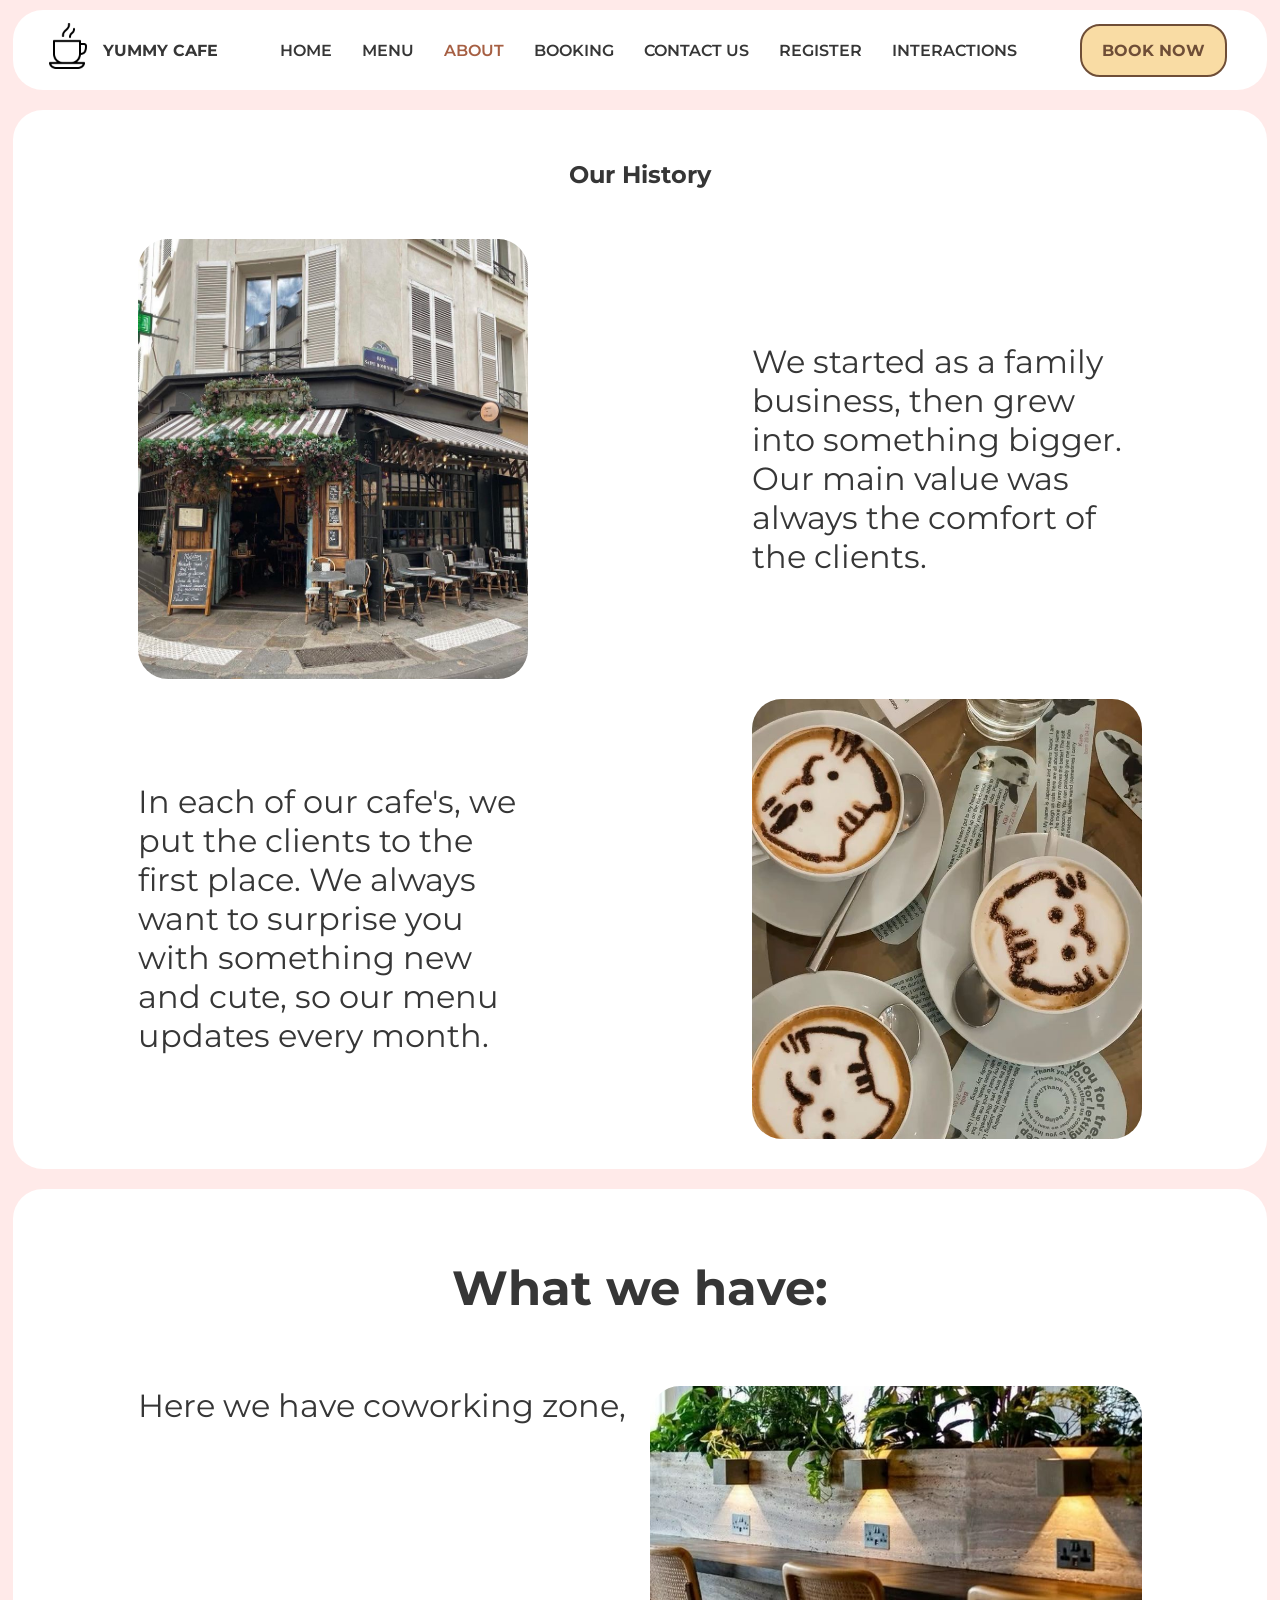
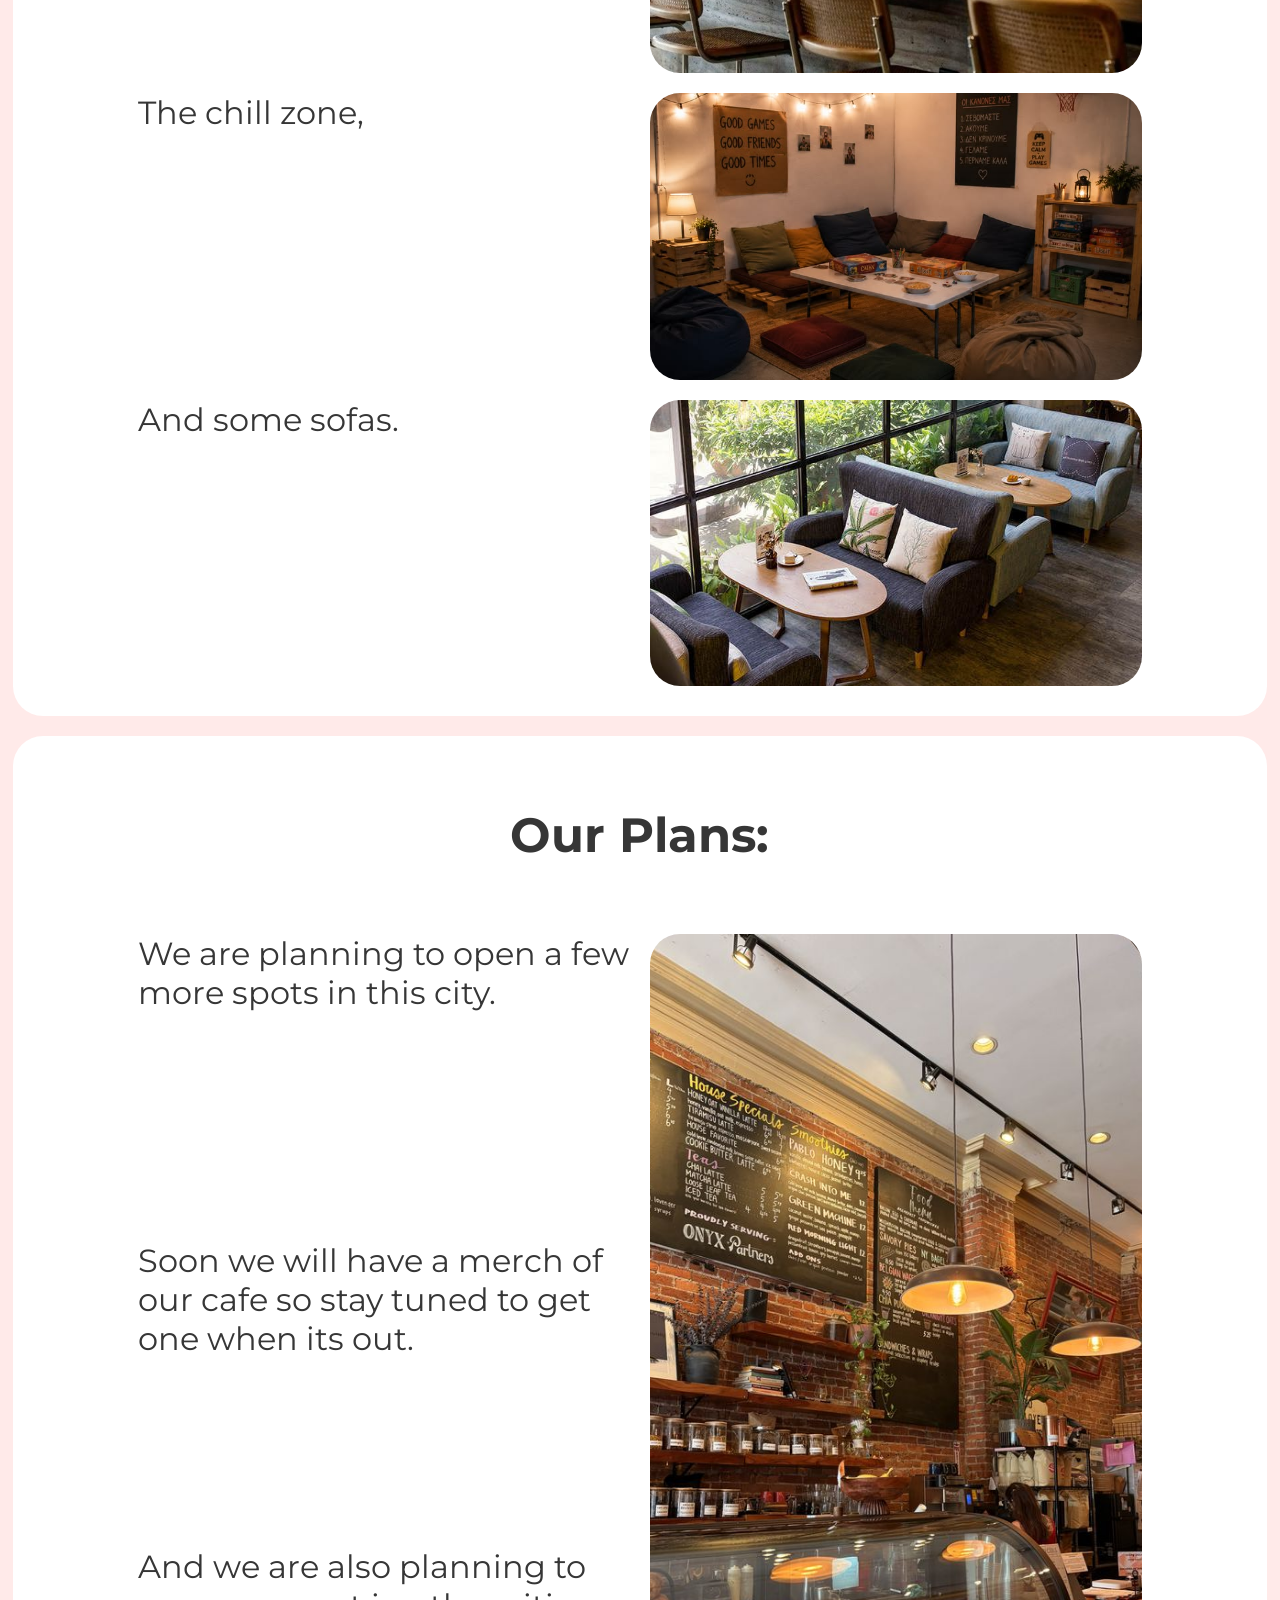
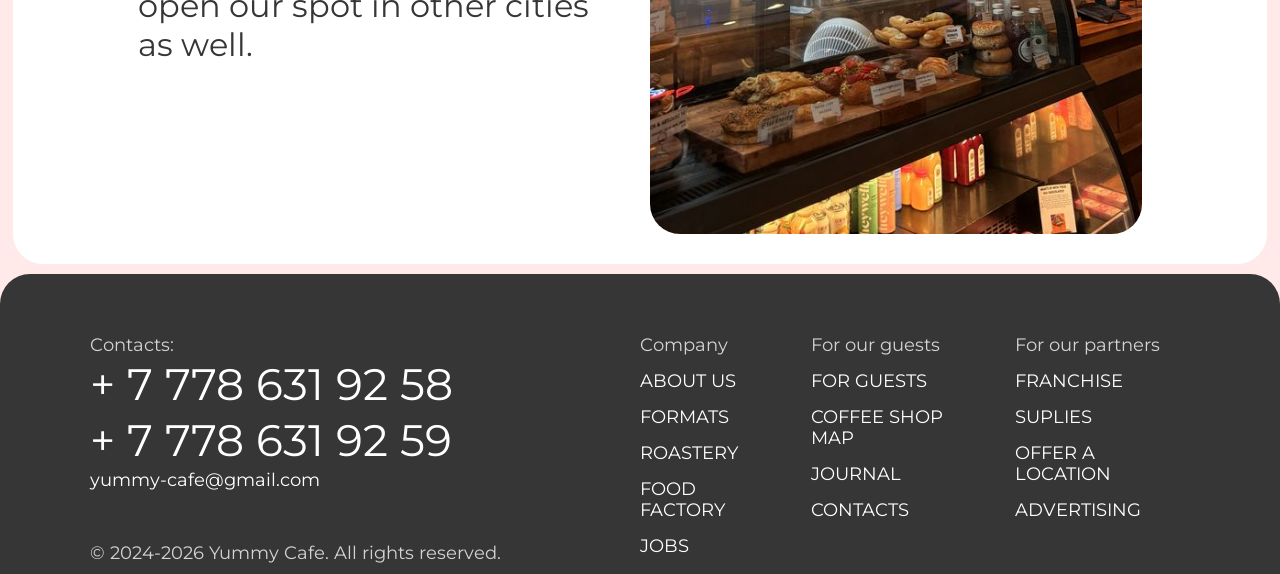
==== commit b01dbb19: "pre-all-changes-assignment-6" ====
--- a/about.html
+++ b/about.html
@@ -22,8 +22,11 @@
 			<nav>
 				<a href="index.html">Home</a>
                 <a href="menu.html">Menu</a>
-                <a href="about.html">About</a>
+                <a href="about.html" aria-current="page">About</a>
                 <a href="booking.html">Booking</a>
+                <a href="contact.html">Contact us</a>
+                <a href="register.html">Register</a>
+                <a href="interactions.html">Interactions</a>
 			</nav>
             <div class="book-now">
                 <a href="booking.html">BOOK NOW</a>
--- a/css/fonts.css
+++ b/css/fonts.css
@@ -0,0 +1,36 @@
+/* cyrillic-ext */
+@font-face {
+  font-family: 'Balsamiq Sans';
+  font-style: normal;
+  font-weight: 400;
+  font-display: swap;
+  src: url(https://fonts.gstatic.com/s/balsamiqsans/v15/P5sEzZiAbNrN8SB3lQQX7PncwdMXILdN.woff2) format('woff2');
+  unicode-range: U+0460-052F, U+1C80-1C8A, U+20B4, U+2DE0-2DFF, U+A640-A69F, U+FE2E-FE2F;
+}
+/* cyrillic */
+@font-face {
+  font-family: 'Balsamiq Sans';
+  font-style: normal;
+  font-weight: 400;
+  font-display: swap;
+  src: url(https://fonts.gstatic.com/s/balsamiqsans/v15/P5sEzZiAbNrN8SB3lQQX7PncwdoXILdN.woff2) format('woff2');
+  unicode-range: U+0301, U+0400-045F, U+0490-0491, U+04B0-04B1, U+2116;
+}
+/* latin-ext */
+@font-face {
+  font-family: 'Balsamiq Sans';
+  font-style: normal;
+  font-weight: 400;
+  font-display: swap;
+  src: url(https://fonts.gstatic.com/s/balsamiqsans/v15/P5sEzZiAbNrN8SB3lQQX7PncwdAXILdN.woff2) format('woff2');
+  unicode-range: U+0100-02BA, U+02BD-02C5, U+02C7-02CC, U+02CE-02D7, U+02DD-02FF, U+0304, U+0308, U+0329, U+1D00-1DBF, U+1E00-1E9F, U+1EF2-1EFF, U+2020, U+20A0-20AB, U+20AD-20C0, U+2113, U+2C60-2C7F, U+A720-A7FF;
+}
+/* latin */
+@font-face {
+  font-family: 'Balsamiq Sans';
+  font-style: normal;
+  font-weight: 400;
+  font-display: swap;
+  src: url(https://fonts.gstatic.com/s/balsamiqsans/v15/P5sEzZiAbNrN8SB3lQQX7Pncwd4XIA.woff2) format('woff2');
+  unicode-range: U+0000-00FF, U+0131, U+0152-0153, U+02BB-02BC, U+02C6, U+02DA, U+02DC, U+0304, U+0308, U+0329, U+2000-206F, U+20AC, U+2122, U+2191, U+2193, U+2212, U+2215, U+FEFF, U+FFFD;
+}
--- a/css/style.css
+++ b/css/style.css
@@ -0,0 +1,141 @@
+* {
+    box-sizing: border-box;
+}
+
+
+body {
+    margin: 0 0 0 0;
+    background-color: #ffeae9;
+    
+    color: #363636;
+    min-height: 100vh;
+    display: flex;
+    flex-direction: column;
+    align-items: center;
+    font-family: "Montserrat", sans-serif;
+}
+
+a {
+    text-decoration: none;
+    color: inherit;
+    text-transform: uppercase;
+}
+
+p {
+    margin: 0px;
+}
+
+header {
+    background-color: #fff;
+    height: 80px;
+    width: 98%;
+    margin-top: 10px;
+    border-radius: 30px;
+    display: flex;
+    justify-content: space-between;
+    align-items: center;
+    padding: 0 30px;
+}
+
+header > .header-icon {
+    display: flex;
+    gap: 10px;
+    align-items: center;
+    width: 200px;
+    font-weight: 700;
+}
+
+.header-icon > img {
+    height:  50px;
+    width: auto;
+    position: relative;
+    bottom: 4px
+}
+
+header > nav  {
+    display: flex;
+    gap: 30px;
+    font-weight: 600;
+
+}
+nav a:hover,
+nav a[aria-current="page"] {
+    color: #a65f43;
+}
+
+header > .book-now {
+    width: 200px;
+    display: flex;
+    justify-content: end;
+}
+
+.book-now > a {
+    display: block;
+    background-color: #f9dca4;
+    
+    width: auto;
+    margin-right: 10px;
+    padding: 15px 20px;
+    color:  #6f4e37;
+    font-weight: bold;
+    border-radius: 20px;
+    border: 2px solid #6f4e37;
+}
+
+main {
+    flex: 1;
+    width: 100%;
+    display: flex;
+    flex-direction: column;
+    align-items: center;
+}
+
+
+
+footer {
+    background-color: #363636;
+    color: #fff;
+    height: 300px;
+    width: 100%;
+    margin-top: 10px;
+    border-radius: 30px 30px 0px 0px;
+    display: grid;
+    grid-template-columns: 1fr 1fr;
+    padding: 60px 90px 0;
+}
+
+footer p {
+    color: lightgray;
+}
+
+.footer-contacts {
+    display: flex;
+    flex-direction: column;
+    gap: 2px;
+    font-size: 1.1em;
+}
+
+.footer-contacts a {
+    font-size: 2.5em;
+}
+
+#yummy-cafe {
+    color: #fff;
+}
+
+#rights {
+    position: relative;
+    top: 50px;
+}
+
+.footer-container {
+    display: flex;
+    justify-content: space-between;
+}
+
+.footer-links {
+    display: flex;
+    flex-direction: column;
+    gap: 20px;
+    font-size: 1.1em;
+}
--- a/css/about.css
+++ b/css/about.css
@@ -173,4 +173,8 @@
     min-width: 0;
     min-height: 0;
     overflow: hidden;
+}
+
+main h2 {
+    margin-left: 0%;
 }
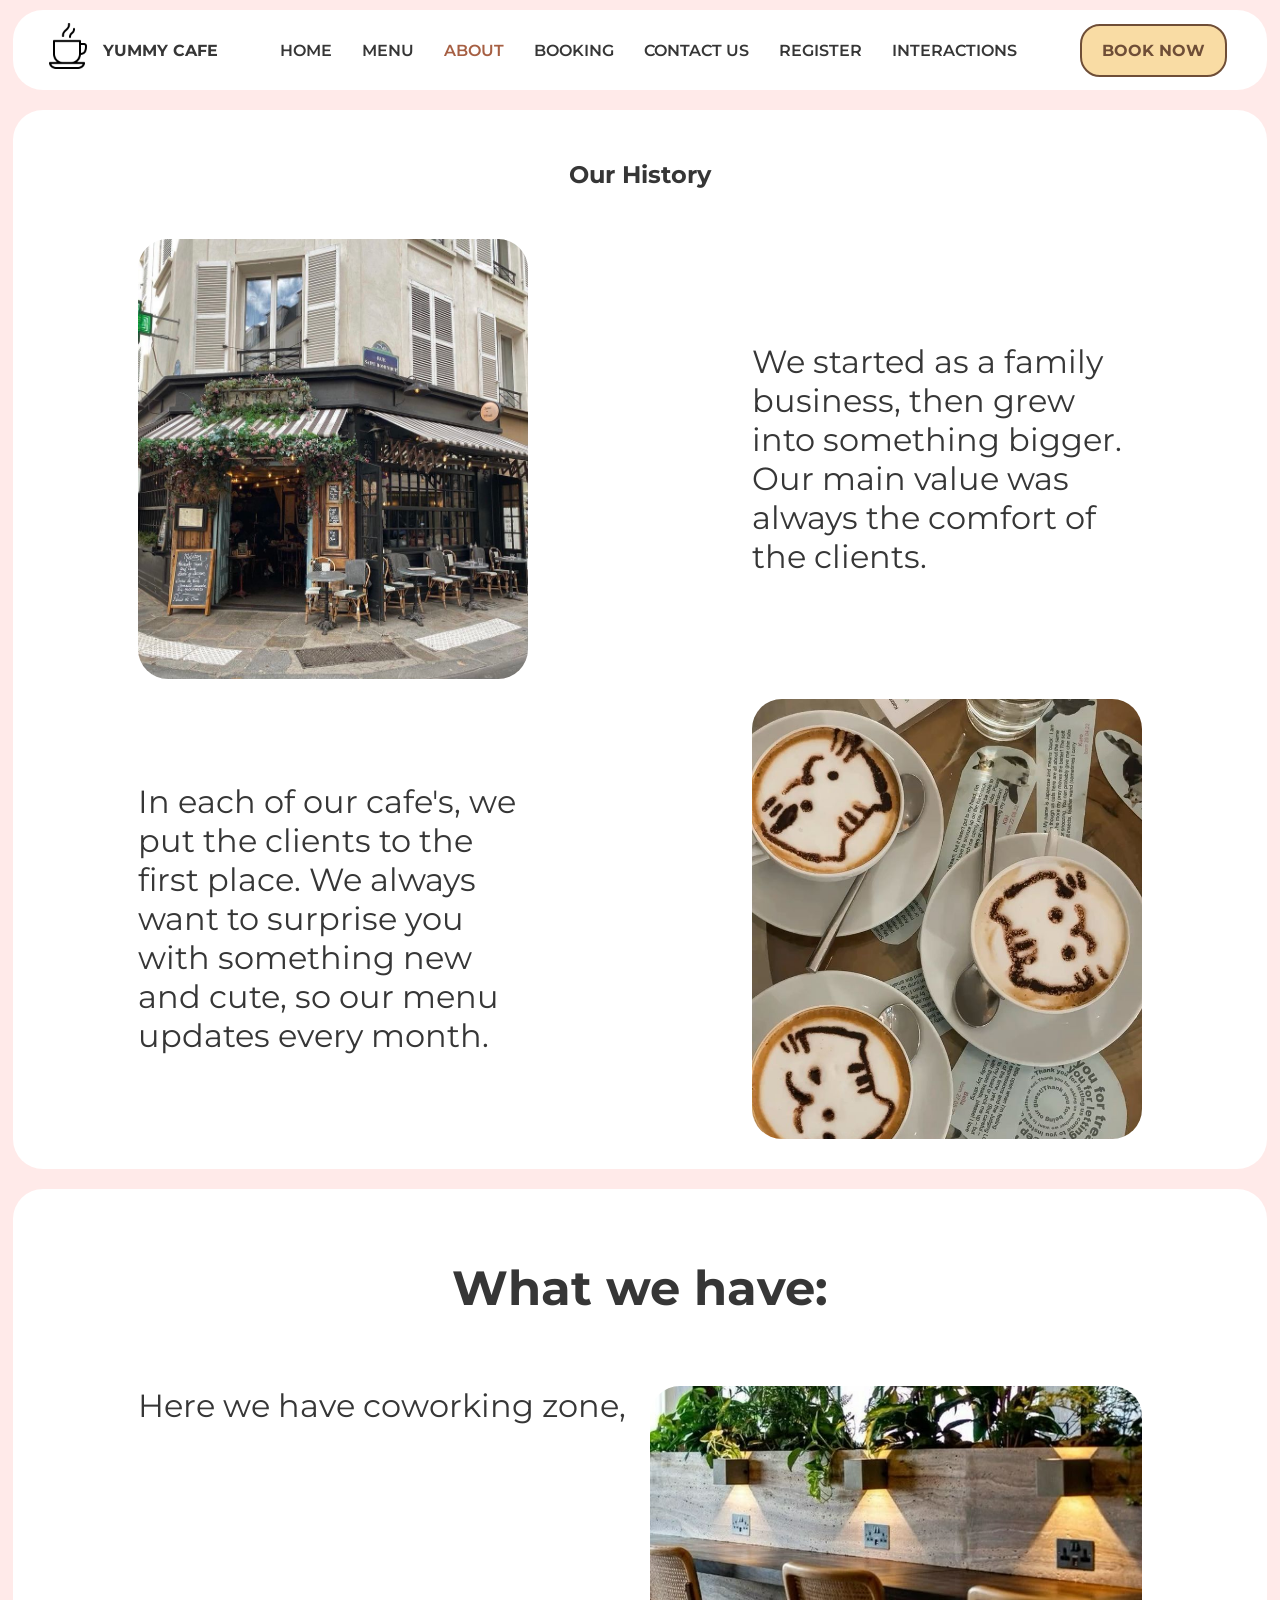
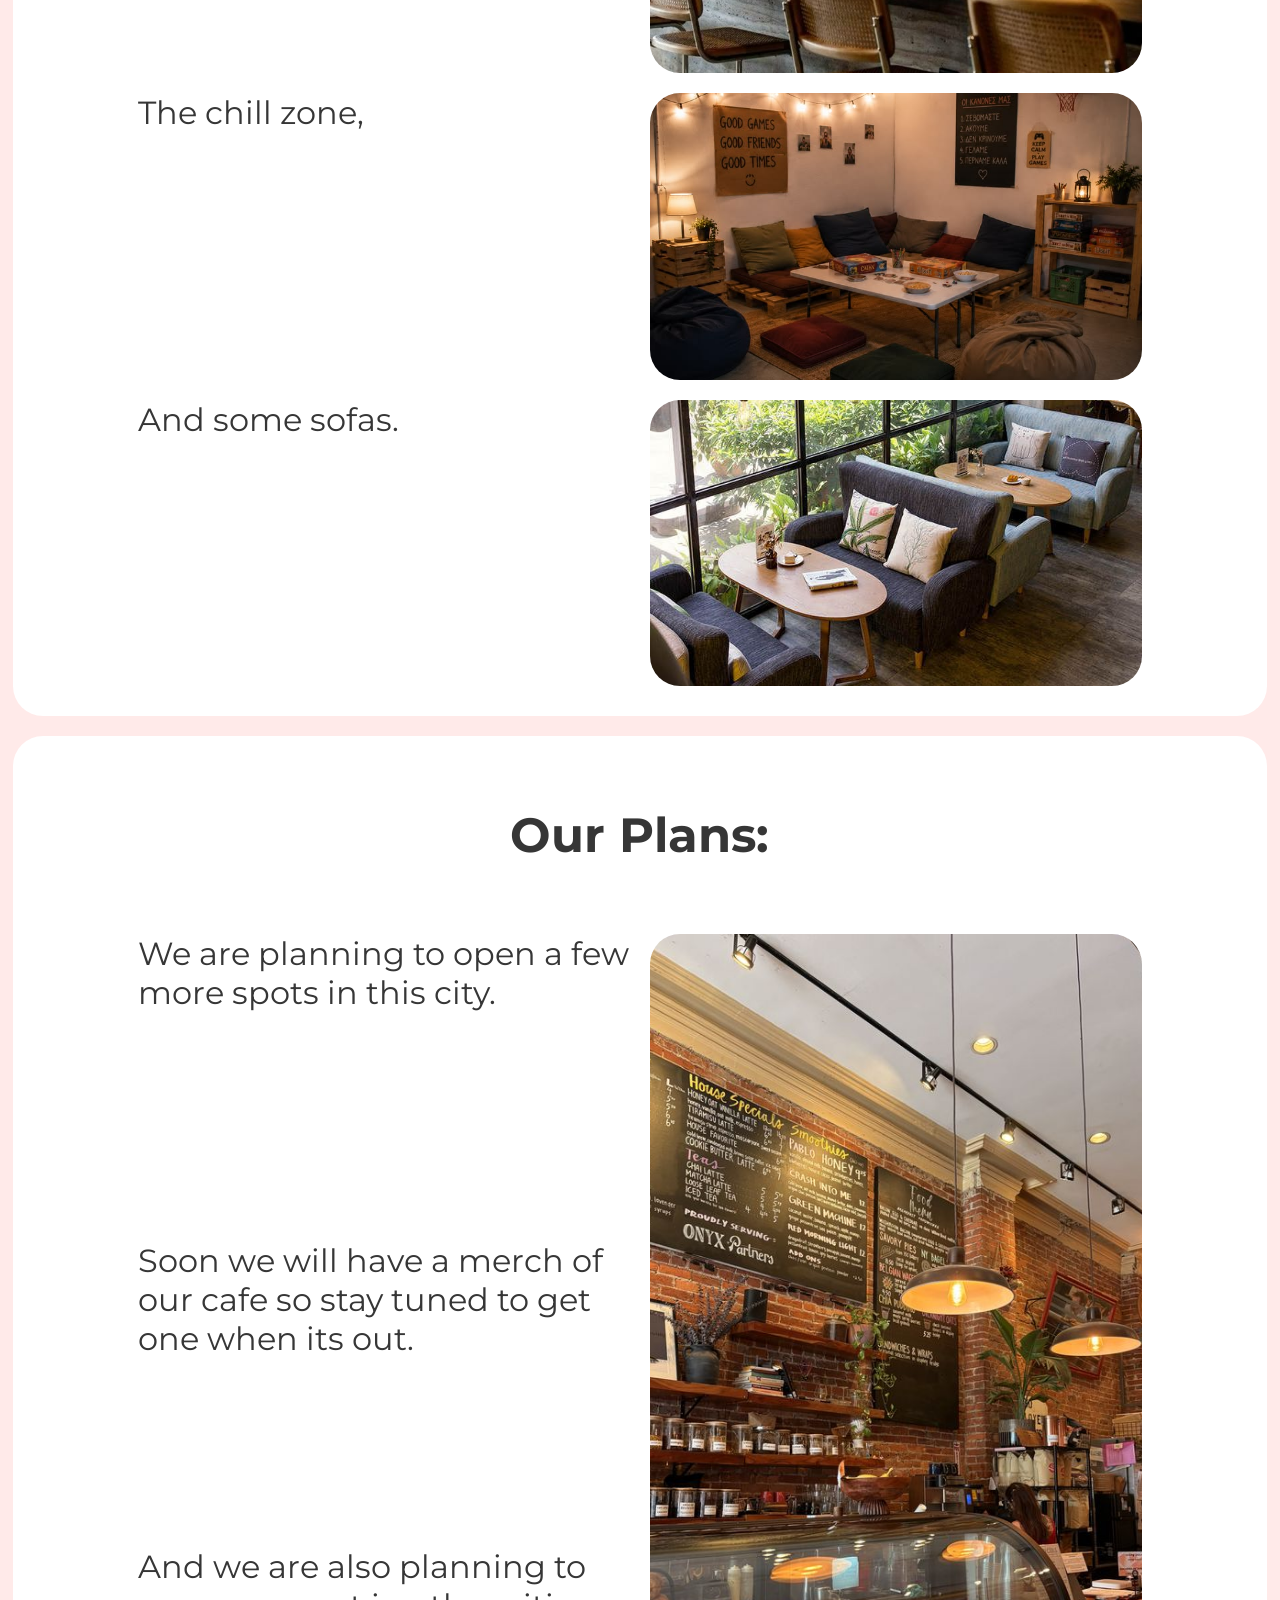
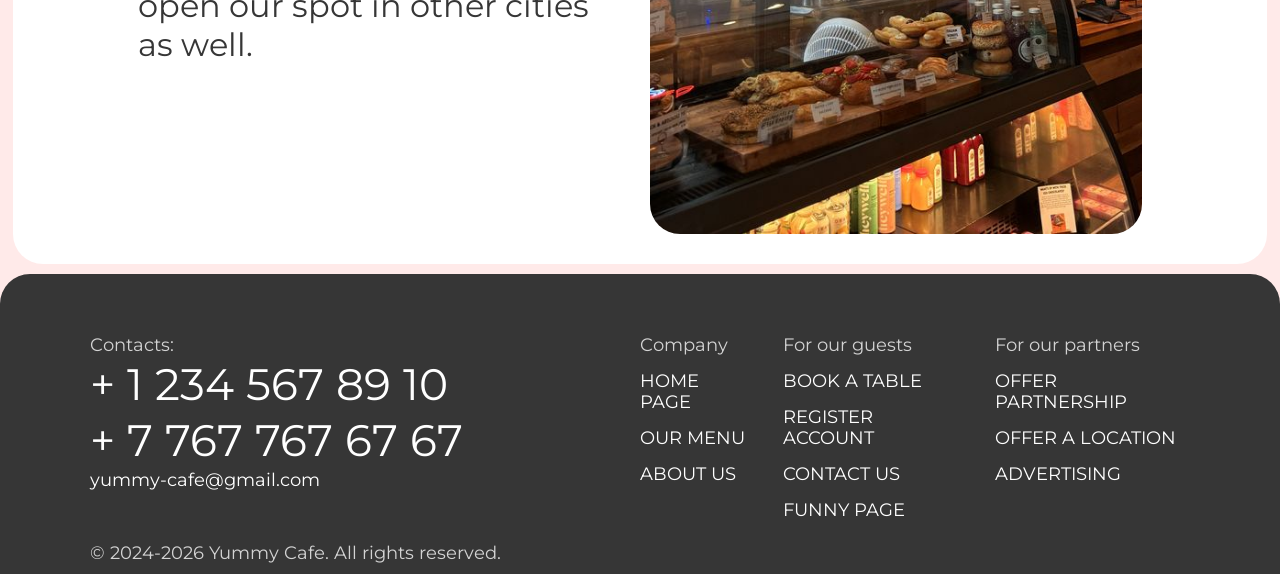
==== commit 6168bb96: "global footer changes" ====
--- a/about.html
+++ b/about.html
@@ -96,33 +96,30 @@
 		<footer>
 			<div class="footer-contacts">
                 <p>Contacts:</p>
-                <a href="tel:+77786319258">+ 7 778 631 92 58</a>
-                <a href="tel:+77786319258">+ 7 778 631 92 59</a>
+                <a href="tel:+77786319258">+ 1 234 567 89 10</a>
+                <a href="tel:+77786319258">+ 7 767 767 67 67</a>
                 <p id="yummy-cafe">yummy-cafe@gmail.com</p>
                 <p id="rights">© 2024-2026 Yummy Cafe. All rights reserved.</p>
             </div>
             <div class="footer-container">
                 <div class="footer-links">
                     <p>Company</p>
-                    <a href="http://" target="_blank" rel="noopener noreferrer">ABOUT US</a>
-                    <a href="http://" target="_blank" rel="noopener noreferrer">FORMATS</a>
-                    <a href="http://" target="_blank" rel="noopener noreferrer">ROASTERY</a>
-                    <a href="http://" target="_blank" rel="noopener noreferrer">FOOD FACTORY</a>
-                    <a href="http://" target="_blank" rel="noopener noreferrer">JOBS</a>
+                    <a href="index.html" >HOME PAGE</a>
+                    <a href="menu.html" >OUR MENU</a>
+                    <a href="about.html" >ABOUT US</a>
                 </div>
                 <div class="footer-links">
                     <p>For our guests</p>
-                    <a href="http://" target="_blank" rel="noopener noreferrer">FOR GUESTS</a>
-                    <a href="http://" target="_blank" rel="noopener noreferrer">COFFEE SHOP MAP</a>
-                    <a href="http://" target="_blank" rel="noopener noreferrer">JOURNAL</a>
-                    <a href="http://" target="_blank" rel="noopener noreferrer">CONTACTS</a>
+                    <a href="booking.html" >BOOK A TABLE</a>
+                    <a href="register.html" >REGISTER ACCOUNT</a>
+                    <a href="contact.html" >CONTACT US</a>
+                    <a href="interactions.html" >FUNNY PAGE</a>
                 </div>
                 <div class="footer-links">
                     <p>For our partners</p>
-                    <a href="http://" target="_blank" rel="noopener noreferrer">FRANCHISE</a>
-                    <a href="http://" target="_blank" rel="noopener noreferrer">SUPLIES</a>
-                    <a href="http://" target="_blank" rel="noopener noreferrer">OFFER A LOCATION</a>
-                    <a href="http://" target="_blank" rel="noopener noreferrer">ADVERTISING</a>
+                    <a href="contact.html" >OFFER PARTNERSHIP</a>
+                    <a href="contact.html" >OFFER A LOCATION</a>
+                    <a href="contact.html" >ADVERTISING</a>
                 </div>
             </div>
 		</footer>
--- a/css/style.css
+++ b/css/style.css
@@ -60,6 +60,10 @@
 }
 nav a:hover,
 nav a[aria-current="page"] {
+    color: #a65f43;
+}
+
+footer a:hover {
     color: #a65f43;
 }
 
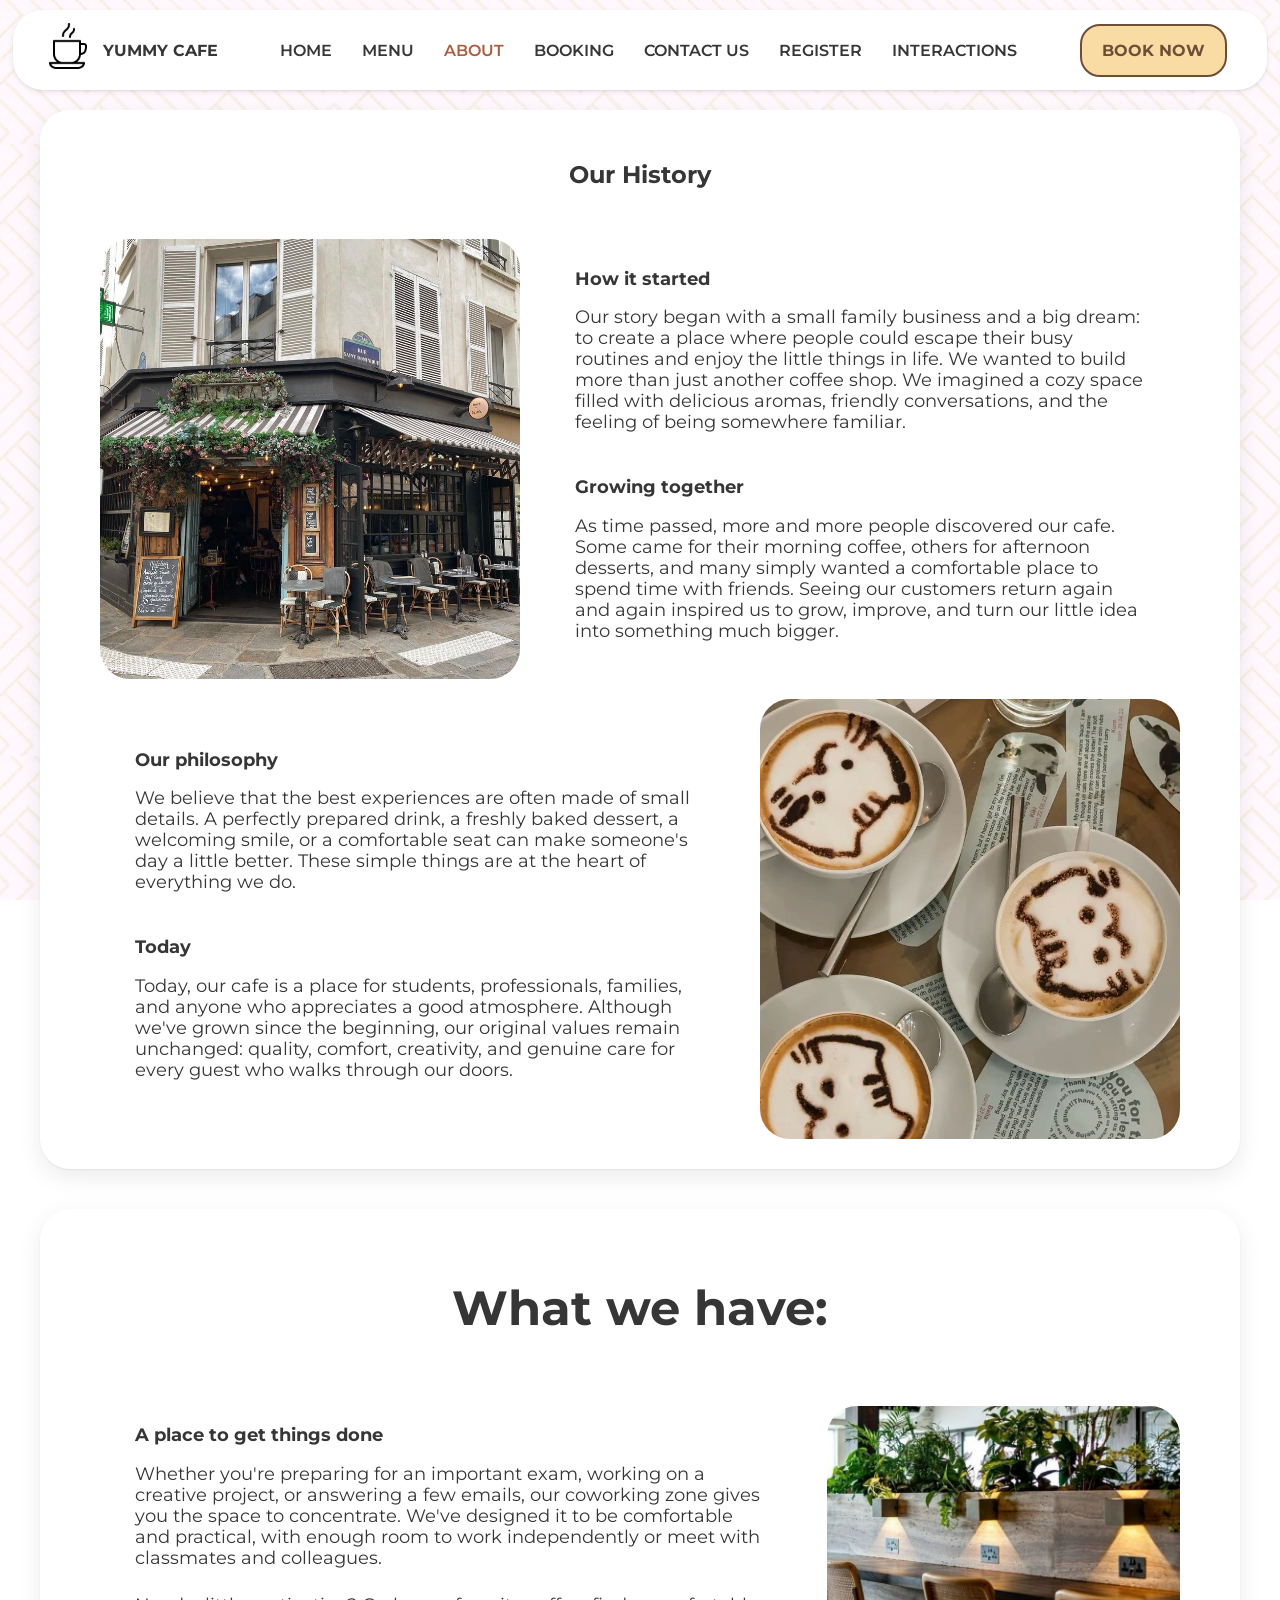
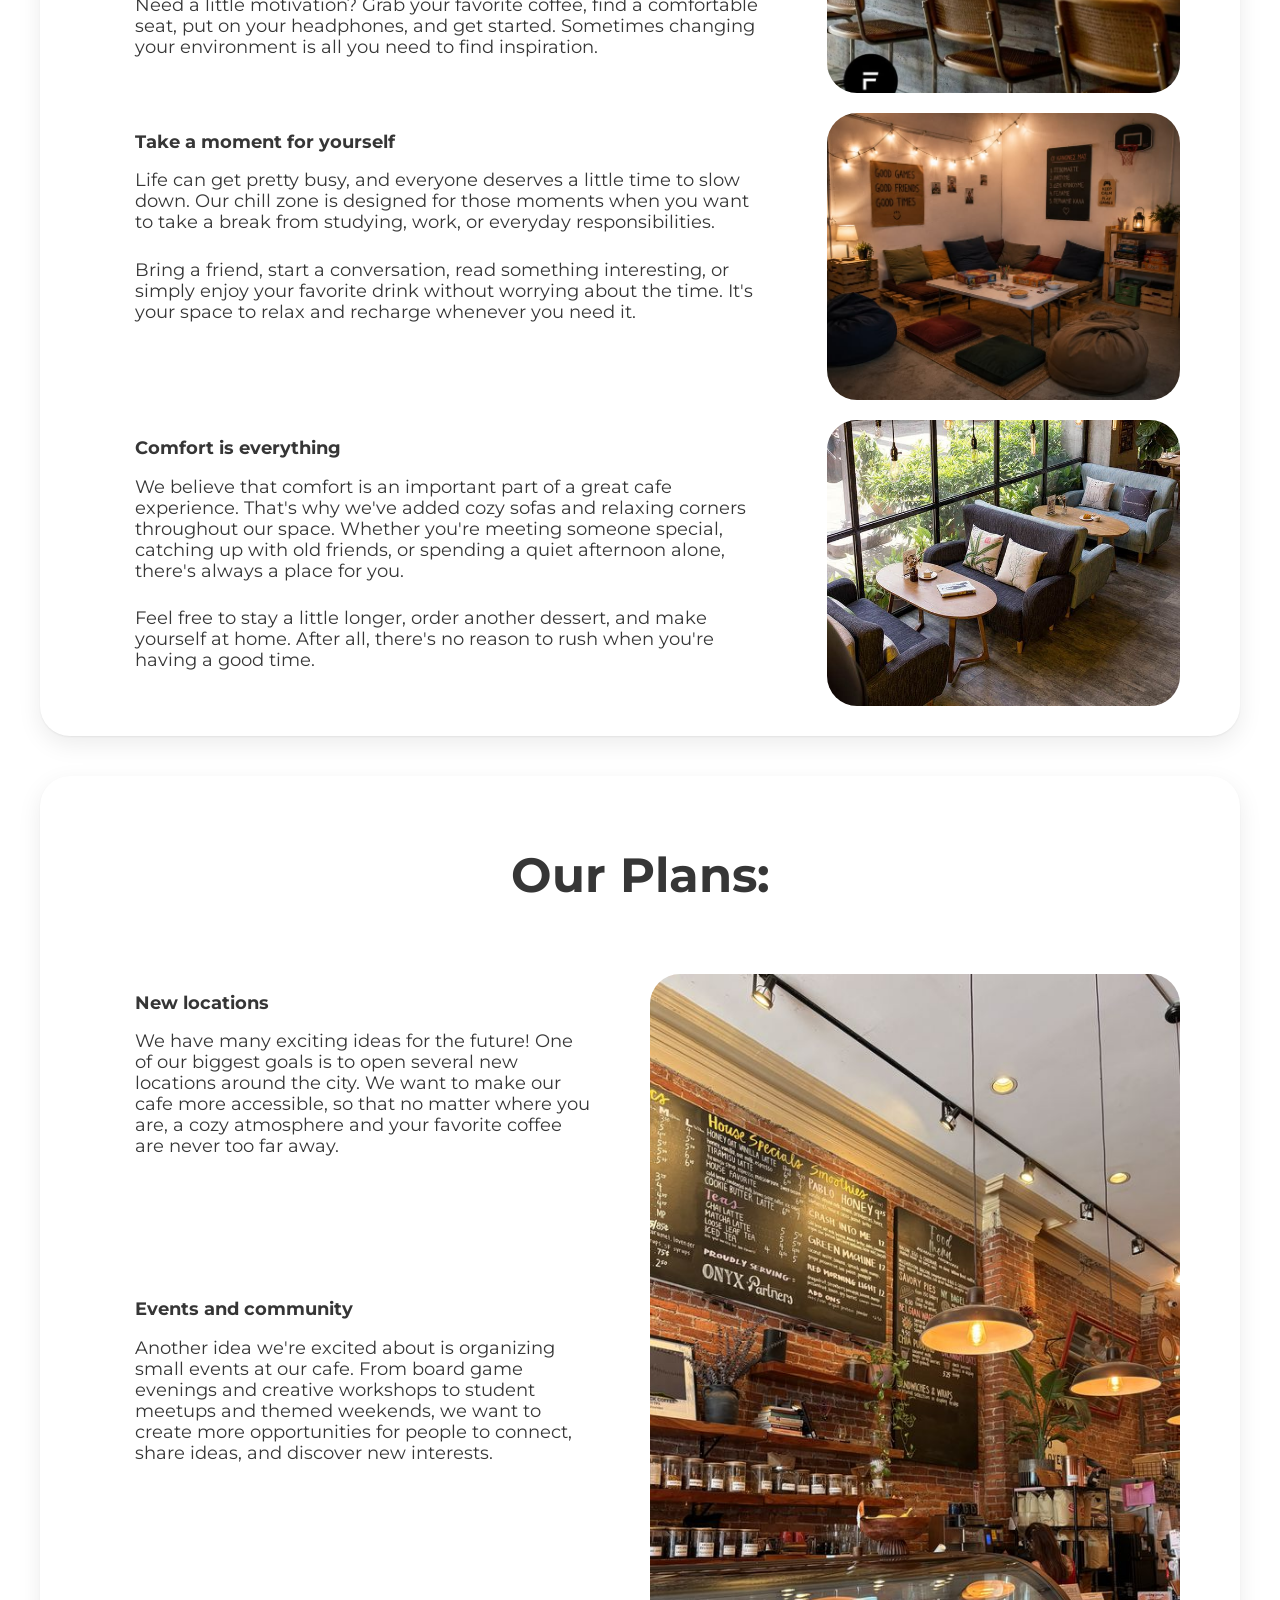
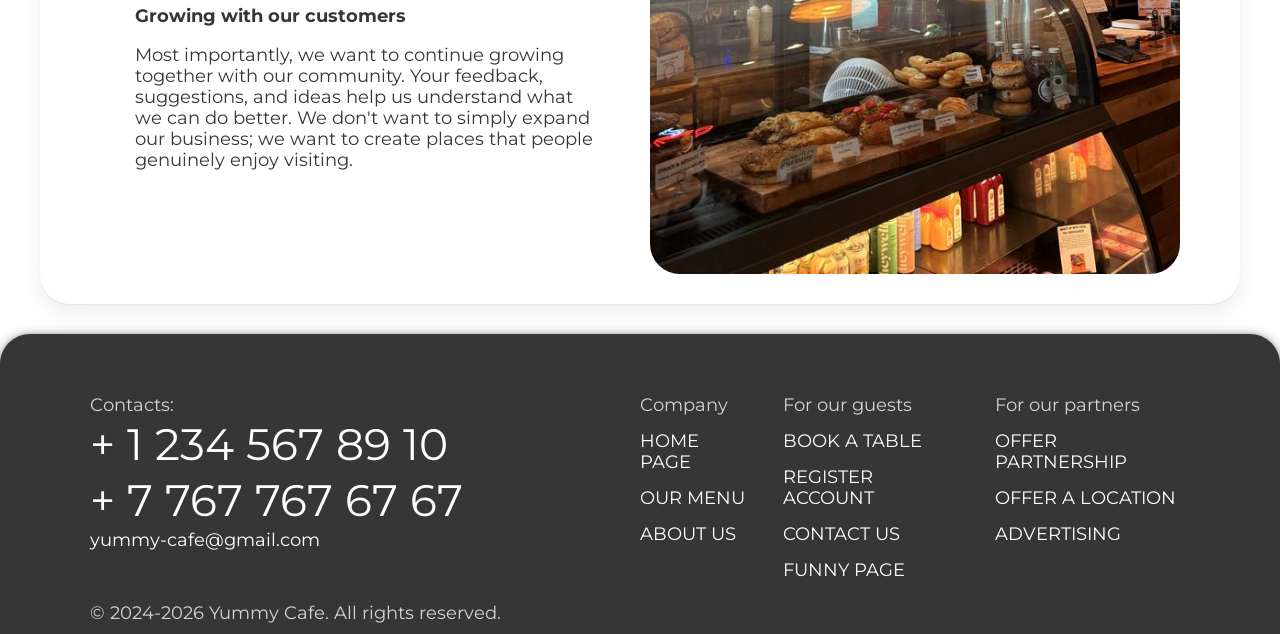
==== commit c15b824e: "background, shadows, max-width, about page" ====
--- a/about.html
+++ b/about.html
@@ -14,7 +14,7 @@
         <link rel="stylesheet" href="css/responsive.css" />
 	</head>
 	<body>
-		<header>
+		<header class="shadow-custom-sm">
 			<div class="header-icon">
                 <img src="images/icon-image.jpg" alt="cafe-icon">
                 <p>YUMMY CAFE</p>
@@ -34,40 +34,52 @@
 		</header>
 		<main>
 
-			<section class="history">
+			<section class="history shadow-custom-md max-width-12">
                 <h1>Our History</h1>
                 <div class="history-grid">
                     <div class="history-grid-1">
                         <img src="images/about/about-img1.jpg" alt="cafe exterior">
                     </div>
                     <div class="history-grid-2">
-                        <p>We started as a family business, then grew into something bigger. Our main value was always the comfort of the clients.</p>
+                        <h3>How it started</h3>
+                        <p>Our story began with a small family business and a big dream: to create a place where people could escape their busy routines and enjoy the little things in life. We wanted to build more than just another coffee shop. We imagined a cozy space filled with delicious aromas, friendly conversations, and the feeling of being somewhere familiar.</p>
+                        <h3>Growing together</h3>
+                        <p>As time passed, more and more people discovered our cafe. Some came for their morning coffee, others for afternoon desserts, and many simply wanted a comfortable place to spend time with friends. Seeing our customers return again and again inspired us to grow, improve, and turn our little idea into something much bigger.</p>
                     </div>
                     <div class="history-grid-3">
-                        <p>In each of our cafe's, we put the clients to the first place. We always want to surprise you with something new and cute, so our menu updates every month. </p>
+                        <h3>Our philosophy</h3>
+                        <p>We believe that the best experiences are often made of small details. A perfectly prepared drink, a freshly baked dessert, a welcoming smile, or a comfortable seat can make someone's day a little better. These simple things are at the heart of everything we do.</p>
+                        <h3>Today</h3>
+                        <p>Today, our cafe is a place for students, professionals, families, and anyone who appreciates a good atmosphere. Although we've grown since the beginning, our original values remain unchanged: quality, comfort, creativity, and genuine care for every guest who walks through our doors.</p>
                     </div>
                     <div class="history-grid-4">
                         <img src="images/about/about-img3.jpg" alt="cafe inside">
                     </div>
                 </div>
             </section>
-			<section class="gallery">
+			<section class="gallery  shadow-custom-md max-width-12">
                 <h2>What we have:</h2>
                 <div class="gallery-grid">
                     <div class="gallery-grid-1">
-                        <p>Here we have coworking zone,</p>
+                        <h3>A place to get things done</h3>
+                        <p>Whether you're preparing for an important exam, working on a creative project, or answering a few emails, our coworking zone gives you the space to concentrate. We've designed it to be comfortable and practical, with enough room to work independently or meet with classmates and colleagues.</p>
+                        <p>Need a little motivation? Grab your favorite coffee, find a comfortable seat, put on your headphones, and get started. Sometimes changing your environment is all you need to find inspiration.</p>
                     </div>
                     <div class="gallery-grid-2">
                         <img src="images/about/about-img-5.jpg" alt="coworking zone">
                     </div>
                     <div class="gallery-grid-3">
-                        <p>The chill zone,</p>
+                        <h3>Take a moment for yourself</h3>
+                        <p>Life can get pretty busy, and everyone deserves a little time to slow down. Our chill zone is designed for those moments when you want to take a break from studying, work, or everyday responsibilities.</p>
+                        <p>Bring a friend, start a conversation, read something interesting, or simply enjoy your favorite drink without worrying about the time. It's your space to relax and recharge whenever you need it.</p>
                     </div>
                     <div class="gallery-grid-4">
                         <img src="images/about/about-img-6.jpg" alt="chill-zone">
                     </div>
                     <div class="gallery-grid-5">
-                        <p>And some sofas.</p>
+                        <h3>Comfort is everything</h3>
+                        <p>We believe that comfort is an important part of a great cafe experience. That's why we've added cozy sofas and relaxing corners throughout our space. Whether you're meeting someone special, catching up with old friends, or spending a quiet afternoon alone, there's always a place for you.</p>
+                        <p>Feel free to stay a little longer, order another dessert, and make yourself at home. After all, there's no reason to rush when you're having a good time.</p>
                     </div>
                     <div class="gallery-grid-6">
                         <img src="images/about/about-img-7.jpg" alt="sofas">
@@ -75,17 +87,20 @@
                 </div>
                 
             </section>
-			<section class="plans">
+			<section class="plans shadow-custom-md max-width-12">
                 <h2>Our Plans:</h2>
                 <div class="plans-grid">
                     <div class="plans-grid-1">
-                        <p>We are planning to open a few more spots in this city.</p>
+                        <h3>New locations</h3>
+                        <p>We have many exciting ideas for the future! One of our biggest goals is to open several new locations around the city. We want to make our cafe more accessible, so that no matter where you are, a cozy atmosphere and your favorite coffee are never too far away.</p>
                     </div>
                     <div class="plans-grid-2">
-                        <p>Soon we will have a merch of our cafe so stay tuned to get one when its out.</p>
+                        <h3>Events and community</h3>
+                        <p>Another idea we're excited about is organizing small events at our cafe. From board game evenings and creative workshops to student meetups and themed weekends, we want to create more opportunities for people to connect, share ideas, and discover new interests.</p>
                     </div>
                     <div class="plans-grid-3">
-                        <p>And we are also planning to open our spot in other cities as well.</p>
+                        <h3>Growing with our customers</h3>
+                        <p>Most importantly, we want to continue growing together with our community. Your feedback, suggestions, and ideas help us understand what we can do better. We don't want to simply expand our business; we want to create places that people genuinely enjoy visiting.</p>
                     </div>
                     <div class="plans-grid-4">
                         <img src="images/about/about-img-4.jpg" alt="">
@@ -93,7 +108,7 @@
                 </div>
             </section>
 		</main>
-		<footer>
+		<footer class="shadow-custom-footer">
 			<div class="footer-contacts">
                 <p>Contacts:</p>
                 <a href="tel:+77786319258">+ 1 234 567 89 10</a>
--- a/css/style.css
+++ b/css/style.css
@@ -13,6 +13,23 @@
     flex-direction: column;
     align-items: center;
     font-family: "Montserrat", sans-serif;
+    /* background-image: url(../images/cute-bc-3.jpg);
+    background: linear-gradient(
+            rgba(0, 0, 0, 0.6),
+            rgba(0, 0, 0, 0.6)
+        ); */
+    background:
+    linear-gradient(
+        to bottom,
+        rgba(255, 192, 247, 0.1),
+        rgba(255, 192, 247, 0.1)
+    ),
+    url("../images/bc-2.jpg") center / auto repeat;
+    background-attachment: fixed;
+    /* background-size: auto;
+    background-position: center;
+    background-repeat: repeat; */
+
 }
 
 a {
@@ -143,3 +160,42 @@
     gap: 20px;
     font-size: 1.1em;
 }
+
+.shadow-custom-sm {
+    box-shadow:
+        0 1px 2px rgba(0, 0, 0, 0.06),
+        0 2px 6px rgba(0, 0, 0, 0.08);
+}
+
+.shadow-custom-md {
+    box-shadow:
+        0 1px 2px rgba(0, 0, 0, 0.06),
+        0 8px 24px rgba(0, 0, 0, 0.08);
+}
+
+.shadow-custom {
+    box-shadow:
+        0 2px 6px rgba(0, 0, 0, 0.06),
+        0 6px 8px rgba(0, 0, 0, 0.08);
+}
+
+.shadow-custom-lg {
+    box-shadow:
+        0 2px 4px rgba(0, 0, 0, 0.06),
+        0 16px 40px rgba(0, 0, 0, 0.12);
+}
+
+.shadow-custom-footer {
+    box-shadow:
+        0 1px 4px rgba(0, 0, 0, 0.26),
+        0 1px 12px rgba(0, 0, 0, 0.38);
+}
+
+.max-width {
+    max-width: 1000px;
+    margin-bottom: 20px;
+}
+.max-width-12 {
+    max-width: 1200px;
+    margin-bottom: 20px;
+}
--- a/css/about.css
+++ b/css/about.css
@@ -26,9 +26,22 @@
     margin-top: 30px;
 }
 
-.history-grid p {
-    font-size: 2em;
+.history-grid p, 
+.history-grid h3, 
+.gallery-grid p, 
+.gallery-grid h3, 
+.plans-grid p, 
+.plans-grid h3 {
+    font-size: 1.1em;
+    padding: 0 2em;
+    overflow-y: auto;
 }
+.history-grid p, 
+.gallery-grid p, 
+.plans-grid p {
+    margin-bottom: 1.5em;
+}
+
 
 .history-grid-1 {
     grid-column: 1 / 3;
@@ -36,7 +49,7 @@
 }
 
 .history-grid-2 {
-    grid-column: 4 / 6;
+    grid-column: 3 / 6;
     grid-row: 1 / 2;
     display: flex;
     flex-direction: column;
@@ -44,7 +57,7 @@
 }
 
 .history-grid-3 {
-    grid-column: 1 / 3;
+    grid-column: 1 / 4;
     grid-row: 2 / 3;
     display: flex;
     flex-direction: column;
@@ -66,7 +79,7 @@
 
 .gallery-grid {
     display: grid;
-    grid-template-columns: repeat(2, 1fr);
+    grid-template-columns: 2fr 1fr;
     grid-template-rows: repeat(3, 1fr);
     height: 900px;
     width: 80%;
@@ -81,9 +94,7 @@
     border-radius: 30px;
 }
 
-.gallery-grid p {
-    font-size: 2em;
-}
+
 
 .gallery-grid-1 {
     grid-column: 1 / 2;
@@ -125,9 +136,6 @@
     margin-top: 30px;
 }
 
-.plans-grid p {
-    font-size: 2em;
-}
 
 .plans-grid img {
     object-fit: cover;
@@ -154,6 +162,7 @@
 .plans-grid-4 {
     grid-column: 2 / 3;
     grid-row: 1 / 4;
+
 }
 
 .history-grid-1,
@@ -177,4 +186,9 @@
 
 main h2 {
     margin-left: 0%;
+}
+
+.img-shadow {
+    border-radius: 30px;
+    overflow: hidden;
 }
--- a/css/responsive.css
+++ b/css/responsive.css
@@ -150,7 +150,7 @@
 
 /* MOBILE: up to 767px */
 
-@media (max-width: 47.99rem) {
+@media (max-width: 64rem) {
 
     /* General */
     body {
@@ -880,7 +880,7 @@
     .history-grid p,
     .gallery-grid p,
     .plans-grid p {
-        font-size: 1.4em;
+        font-size: 0.7em;
     }
 
     .history-grid-1 img,
@@ -898,7 +898,7 @@
     .history-grid,
     .gallery-grid,
     .plans-grid {
-        width: 80%;
+        width: 90%;
     }
 
     .history-grid {
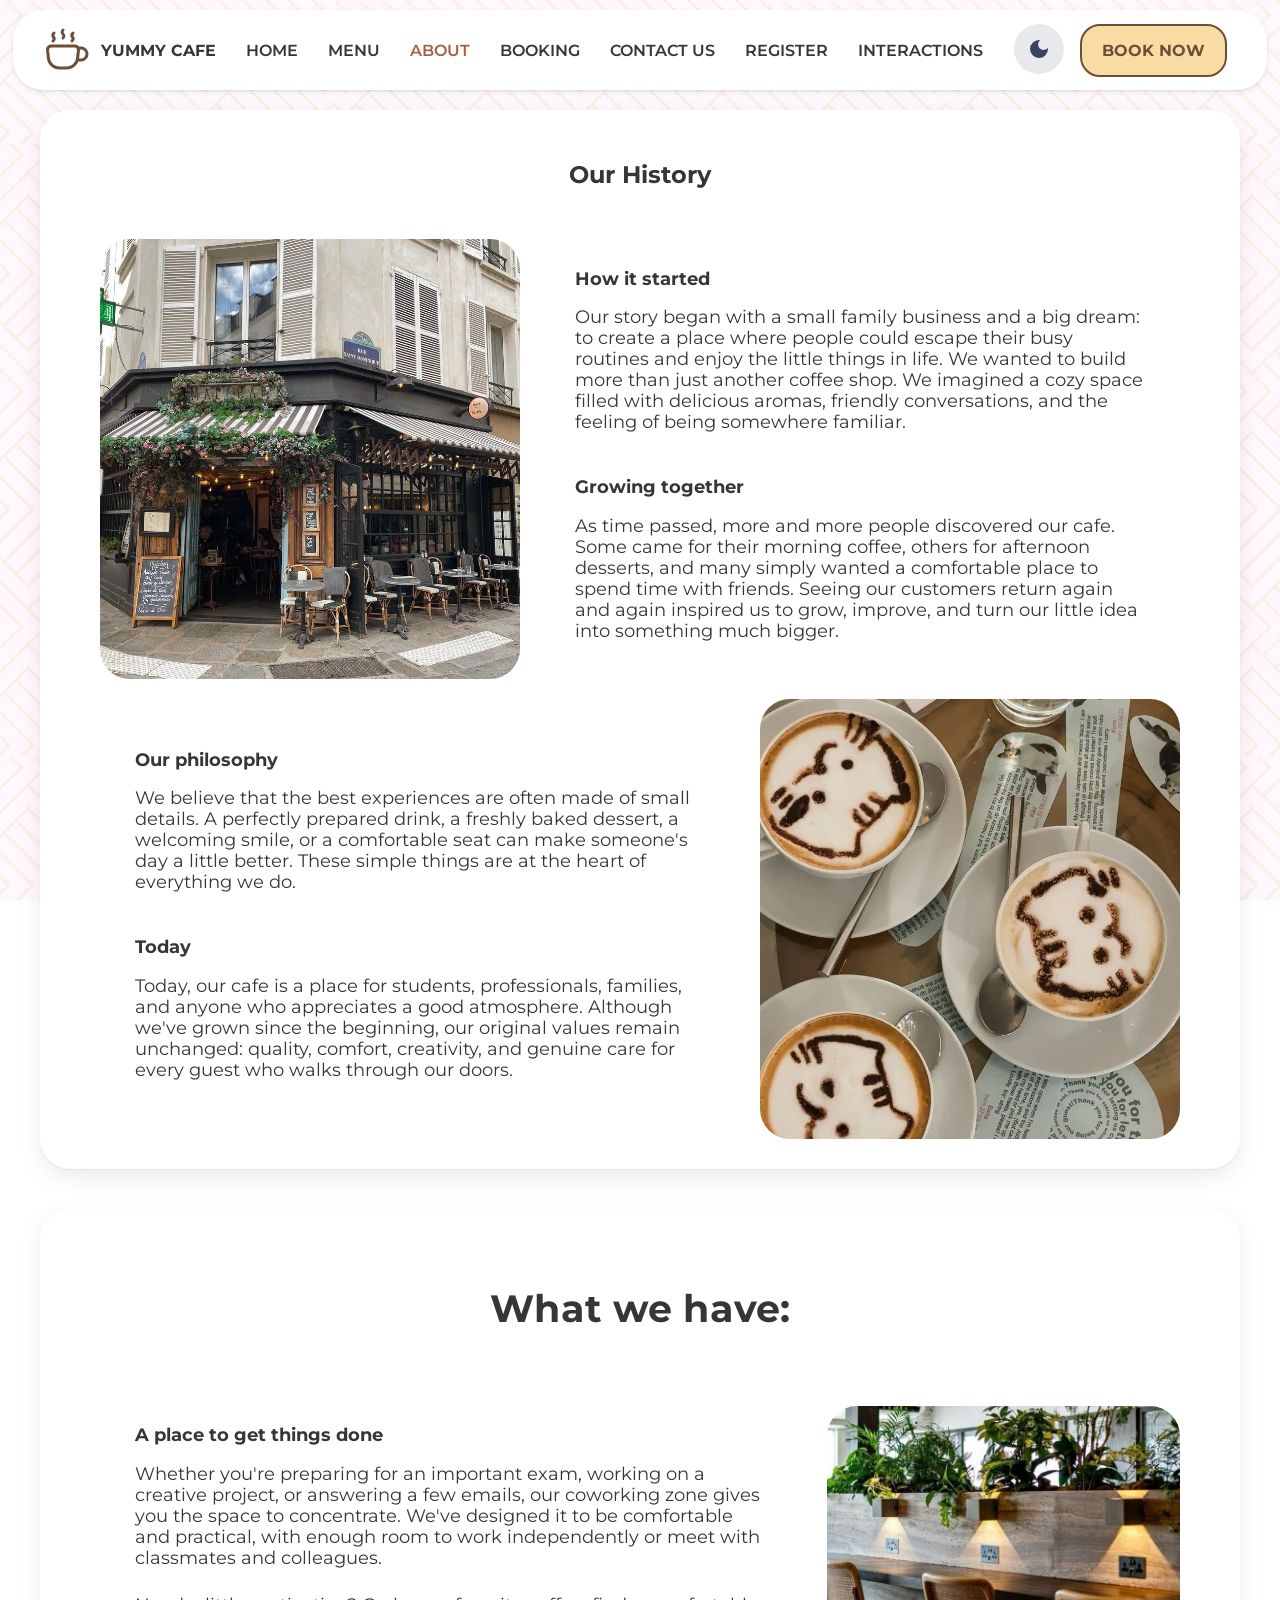
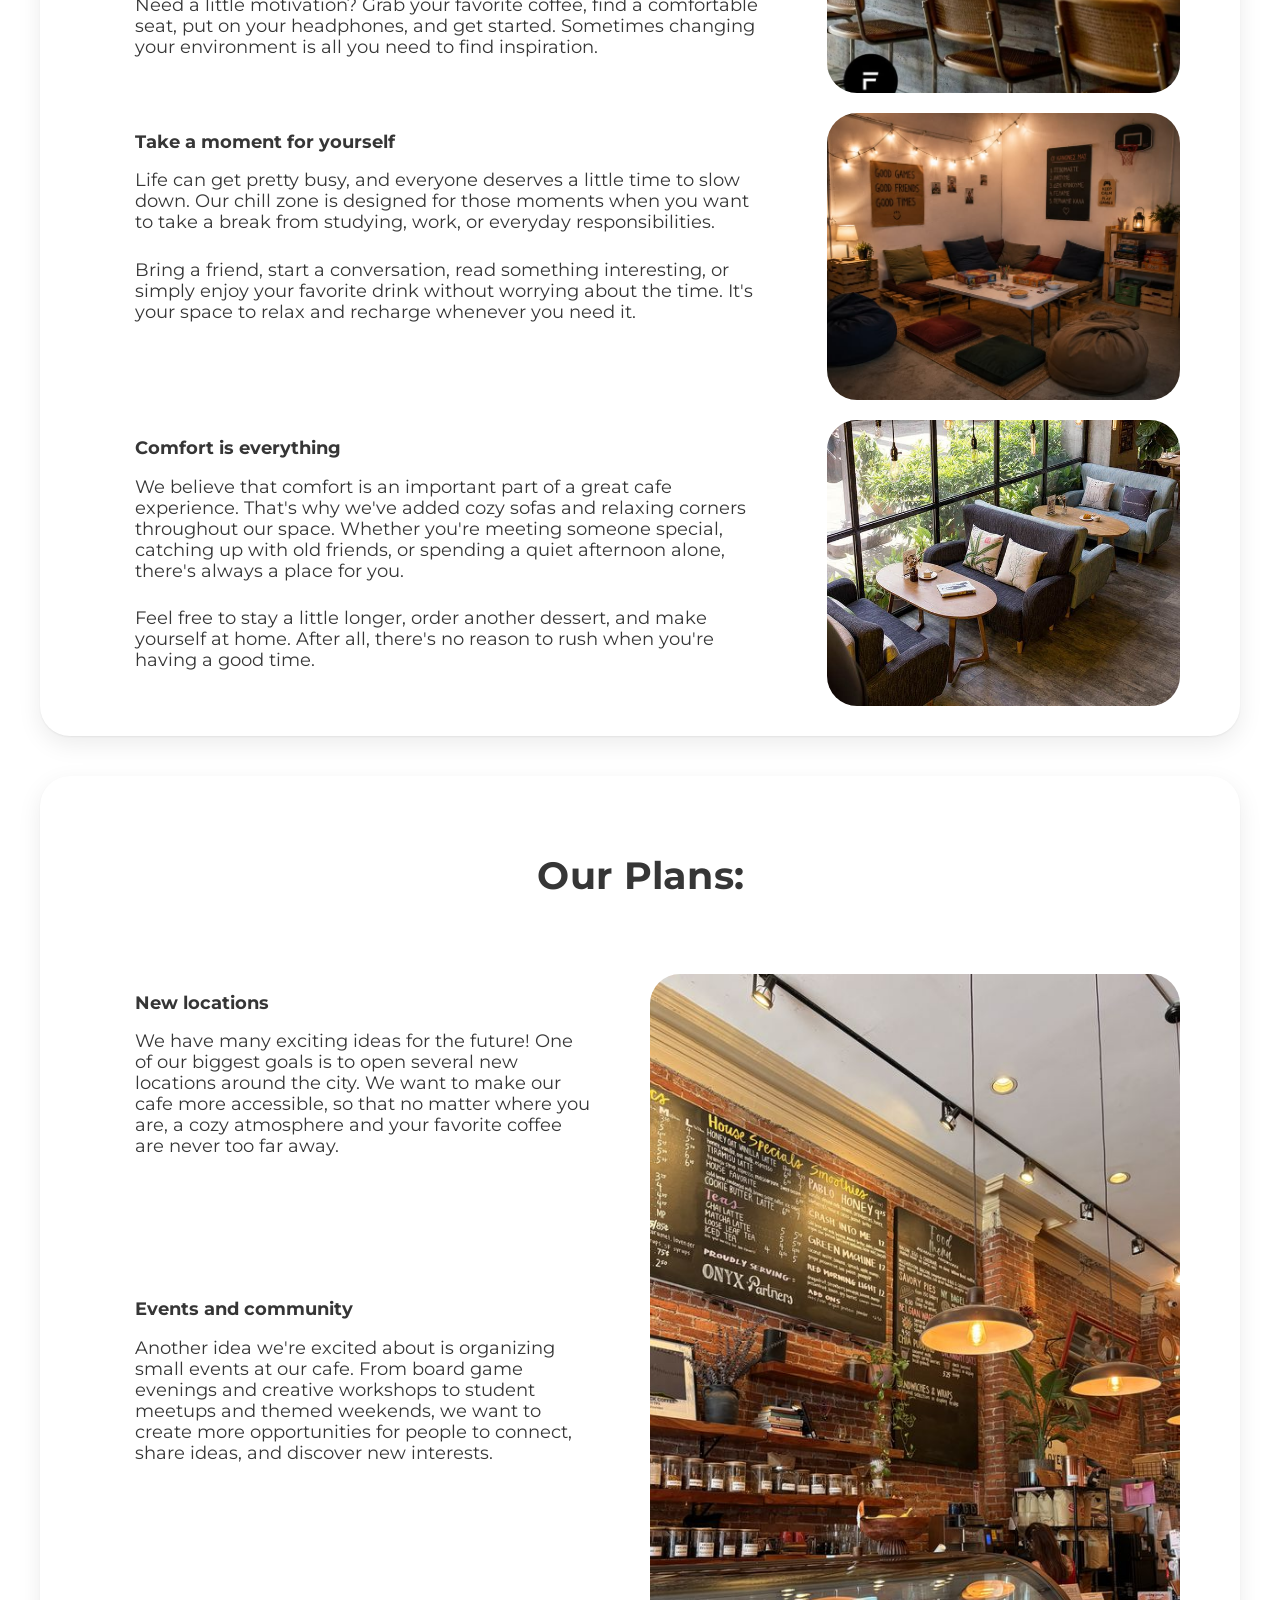
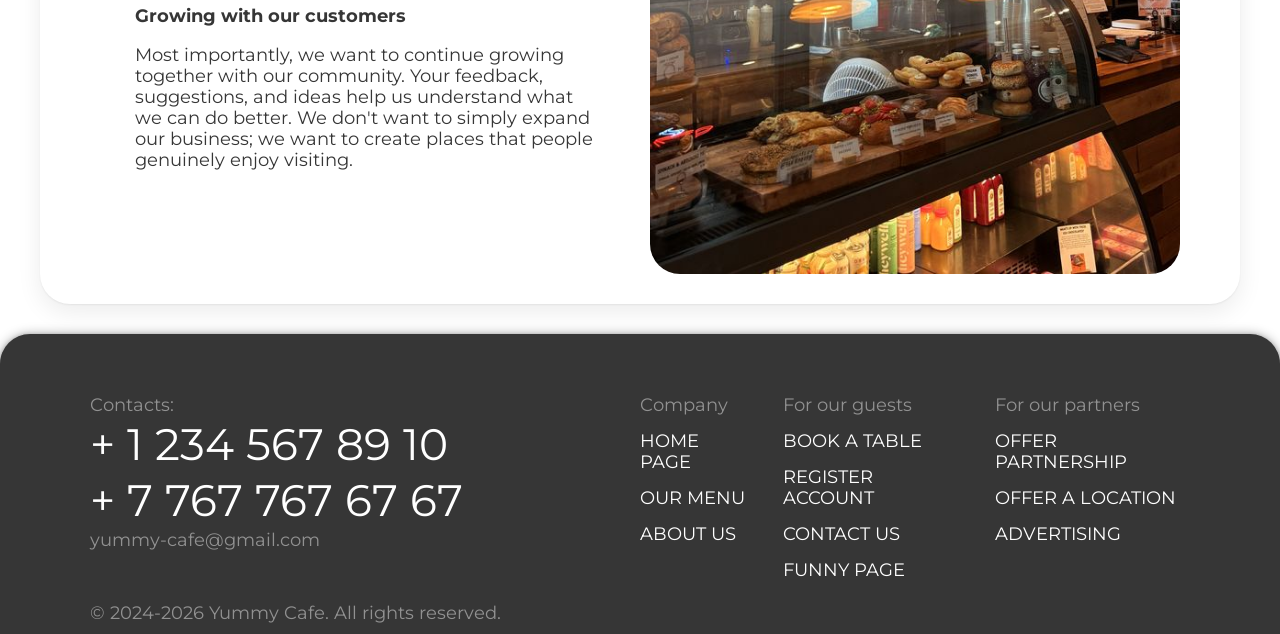
==== commit ede16ced: "applied dark theme to all pages" ====
--- a/about.html
+++ b/about.html
@@ -12,11 +12,22 @@
 		<link rel="stylesheet" href="css/style.css" />
 		<link rel="stylesheet" href="css/about.css" />
         <link rel="stylesheet" href="css/responsive.css" />
+        <script type="text/javascript" src="js/darkmode.js" defer></script>
 	</head>
 	<body>
 		<header class="shadow-custom-sm">
 			<div class="header-icon">
-                <img src="images/icon-image.jpg" alt="cafe-icon">
+                <svg width="48" height="48" viewBox="0 0 24 24" fill="none" xmlns="http://www.w3.org/2000/svg">
+
+                <g id="SVGRepo_bgCarrier" stroke-width="0"/>
+
+                <g id="SVGRepo_tracerCarrier" stroke-linecap="round" stroke-linejoin="round"/>
+                
+                <g id="SVGRepo_iconCarrier">
+                
+                <!-- Uploaded to: SVG Repo, www.svgrepo.com, Generator: SVG Repo Mixer Tools --> <path d="M2.3153 12.6978C2.26536 12.2706 2.2404 12.057 2.2509 11.8809C2.30599 10.9577 2.98677 10.1928 3.89725 10.0309C4.07094 10 4.286 10 4.71612 10H15.2838C15.7139 10 15.929 10 16.1027 10.0309C17.0132 10.1928 17.694 10.9577 17.749 11.8809C17.7595 12.057 17.7346 12.2706 17.6846 12.6978L17.284 16.1258C17.1031 17.6729 16.2764 19.0714 15.0081 19.9757C14.0736 20.6419 12.9546 21 11.8069 21H8.19303C7.04537 21 5.9263 20.6419 4.99182 19.9757C3.72352 19.0714 2.89681 17.6729 2.71598 16.1258L2.3153 12.6978Z" stroke="currentColor" stroke-width="1.5"/> <path d="M17 17H19C20.6569 17 22 15.6569 22 14C22 12.3431 20.6569 11 19 11H17.5" stroke="currentColor" stroke-width="1.5"/> <path d="M10.0002 2C9.44787 2.55228 9.44787 3.44772 10.0002 4C10.5524 4.55228 10.5524 5.44772 10.0002 6" stroke="currentColor" stroke-width="1.5" stroke-linecap="round" stroke-linejoin="round"/> <path d="M5.00018 7.5L5.1163 7.38388C5.62347 6.87671 5.68053 6.0738 5.25018 5.5C4.81983 4.9262 4.8769 4.12329 5.38407 3.61612L5.50018 3.5" stroke="currentColor" stroke-width="1.5" stroke-linecap="round" stroke-linejoin="round"/> <path d="M14.5002 7.5L14.6163 7.38388C15.1235 6.87671 15.1805 6.0738 14.7502 5.5C14.3198 4.9262 14.3769 4.12329 14.8841 3.61612L15.0002 3.5" stroke="currentColor" stroke-width="1.5" stroke-linecap="round" stroke-linejoin="round"/> </g>
+                
+                </svg>
                 <p>YUMMY CAFE</p>
             </div>
 			<nav>
@@ -28,9 +39,20 @@
                 <a href="register.html">Register</a>
                 <a href="interactions.html">Interactions</a>
 			</nav>
-            <div class="book-now">
-                <a href="booking.html">BOOK NOW</a>
+            <div class="flex">
+                <button id="theme-switch">
+                    <!-- moon icon -->
+                    <svg xmlns="http://www.w3.org/2000/svg" viewBox="0 0 24 24" height="24px" width="24px" fill="#e3e3e3"><path d="M12,21q-3.75,0-6.38-2.63T3,12T5.63,5.63T12,3q0.35,0 0.69,0.02q0.34,0.02 0.66,0.07q-1.03,0.73-1.64,1.89T11.1,7.5q0,2.25 1.57,3.82T16.5,12.9q1.38,0 2.53-0.61t1.88-1.64q0.05,0.33 0.07,0.66T21,12q0,3.75-2.63,6.38T12,21Z"/></svg>
+                    
+                    <!-- sun icon -->
+                    <svg xmlns="http://www.w3.org/2000/svg" viewBox="0 0 24 24" height="24px" width="24px" fill="#e3e3e3"><path d="M8.46,15.54Q7,14.08 7,12Q7,9.92 8.46,8.46T12,7t3.54,1.46T17,12t-1.46,3.54T12,17q-2.07,0-3.54-1.46ZM5,13H1V11H5v2Zm18,0H19V11h4v2ZM11,5V1h2V5H11Zm0,18V19h2v4H11ZM6.4,7.75L3.88,5.32L5.3,3.85l2.4,2.5L6.4,7.75Zm12.3,12.4l-2.42-2.52l1.32-1.38l2.52,2.43L18.7,20.15ZM16.25,6.4l2.43-2.52L20.15,5.3l-2.5,2.4l-1.4-1.3ZM3.85,18.7l2.53-2.43L7.75,17.6L5.33,20.13L3.85,18.7Z"/></svg>
+                </button>
+                <div class="book-now">
+                    <a href="booking.html">BOOK NOW</a>
+                </div>
+
             </div>
+            
 		</header>
 		<main>
 
--- a/css/style.css
+++ b/css/style.css
@@ -1,3 +1,47 @@
+
+:root {
+    /* Colors shared between themes */
+    --text-gray: #919191;
+    --button-accent: #f9dca4;
+    --button-accent-opp: #6f4e37; 
+    --bg-secondary: #363636; 
+    --accent-color-active: #a65f43;
+
+    /* Default: Light theme */
+    --bg-primary: #ffffff;
+    /* menu accent */
+    --bg-accent: #fef6ff;
+    /* background image darkness */
+    --bg-filter: #ffc0f71a;
+
+    /* primary text */
+    --text-primary: #363636;
+    --hover: #ececec;
+
+
+    --accent-color: #6f4e37;
+    --accent-opposite: #f9dca4;
+
+    --button-darkmode-bg: #e8e9ed;
+    --button-darkmode-color: #3a435d;
+}
+
+/* Dark theme */
+.darkmode {
+    --bg-primary: #363636;
+    --bg-accent: #6c4c34;
+    --bg-filter: #000000e1;
+
+    --text-primary: #ffffff;
+    --hover: #4a4949;
+
+    --accent-color: #f9dca4;
+    --accent-opposite: #6f4e37;
+
+    --button-darkmode-bg: #3a435d;
+    --button-darkmode-color: #e8e9ed;
+}
+
 * {
     box-sizing: border-box;
 }
@@ -5,30 +49,20 @@
 
 body {
     margin: 0 0 0 0;
-    background-color: #ffeae9;
-    
-    color: #363636;
+    color: var(--text-primary);
     min-height: 100vh;
     display: flex;
     flex-direction: column;
     align-items: center;
     font-family: "Montserrat", sans-serif;
-    /* background-image: url(../images/cute-bc-3.jpg);
-    background: linear-gradient(
-            rgba(0, 0, 0, 0.6),
-            rgba(0, 0, 0, 0.6)
-        ); */
     background:
     linear-gradient(
         to bottom,
-        rgba(255, 192, 247, 0.1),
-        rgba(255, 192, 247, 0.1)
+        var(--bg-filter),
+        var(--bg-filter)
     ),
     url("../images/bc-2.jpg") center / auto repeat;
     background-attachment: fixed;
-    /* background-size: auto;
-    background-position: center;
-    background-repeat: repeat; */
 
 }
 
@@ -42,8 +76,13 @@
     margin: 0px;
 }
 
+.flex {
+    display: flex;
+    gap: 1rem;
+}
+
 header {
-    background-color: #fff;
+    background-color: var(--bg-primary);
     height: 80px;
     width: 98%;
     margin-top: 10px;
@@ -62,11 +101,8 @@
     font-weight: 700;
 }
 
-.header-icon > img {
-    height:  50px;
-    width: auto;
-    position: relative;
-    bottom: 4px
+.header-icon svg {
+    color: var(--accent-color);
 }
 
 header > nav  {
@@ -76,12 +112,37 @@
 
 }
 nav a:hover,
-nav a[aria-current="page"] {
-    color: #a65f43;
-}
-
+nav a[aria-current="page"],
 footer a:hover {
-    color: #a65f43;
+    color: var(--accent-color-active);
+}
+
+#theme-switch {
+    height: 50px;
+    width: 50px;
+    padding: 0;
+    border-radius: 50%;
+    background-color: var(--button-darkmode-bg);
+    display: flex;
+    justify-content: center;
+    align-items: center;
+    border: none;
+}
+
+#theme-switch svg{
+    fill: var(--button-darkmode-color);
+}
+
+#theme-switch svg:last-child{
+    display: none;
+}
+
+.darkmode #theme-switch svg:first-child{
+    display: none;
+}
+
+.darkmode #theme-switch svg:last-child{
+    display: block;
 }
 
 header > .book-now {
@@ -92,15 +153,15 @@
 
 .book-now > a {
     display: block;
-    background-color: #f9dca4;
+    background-color: var(--button-accent);
     
     width: auto;
     margin-right: 10px;
     padding: 15px 20px;
-    color:  #6f4e37;
+    color:  var(--button-accent-opp);
     font-weight: bold;
     border-radius: 20px;
-    border: 2px solid #6f4e37;
+    border: 2px solid var(--button-accent-opp);
 }
 
 main {
@@ -126,7 +187,7 @@
 }
 
 footer p {
-    color: lightgray;
+    color: var(--text-gray);
 }
 
 .footer-contacts {
@@ -141,7 +202,7 @@
 }
 
 #yummy-cafe {
-    color: #fff;
+    color: var(--text-gray);
 }
 
 #rights {
@@ -198,4 +259,4 @@
 .max-width-12 {
     max-width: 1200px;
     margin-bottom: 20px;
-}+}
--- a/css/about.css
+++ b/css/about.css
@@ -10,7 +10,7 @@
     display: flex;
     flex-direction: column;
     align-items: center;
-    background-color: #fff;
+    background-color: var(--bg-primary);
     border-radius: 30px;
     height: auto;
     padding: 30px 0;
--- a/css/responsive.css
+++ b/css/responsive.css
@@ -112,7 +112,7 @@
 
     .hero-1 {
         padding: 50px;
-        font-size: 1.5em;
+        font-size: 1.2em;
     }
 
     .hero-1 img {
@@ -694,6 +694,7 @@
     h2 {
         font-size: 3em;
         margin-left: 10%;
+        transform: scale(0.8);
     }
 }
 
